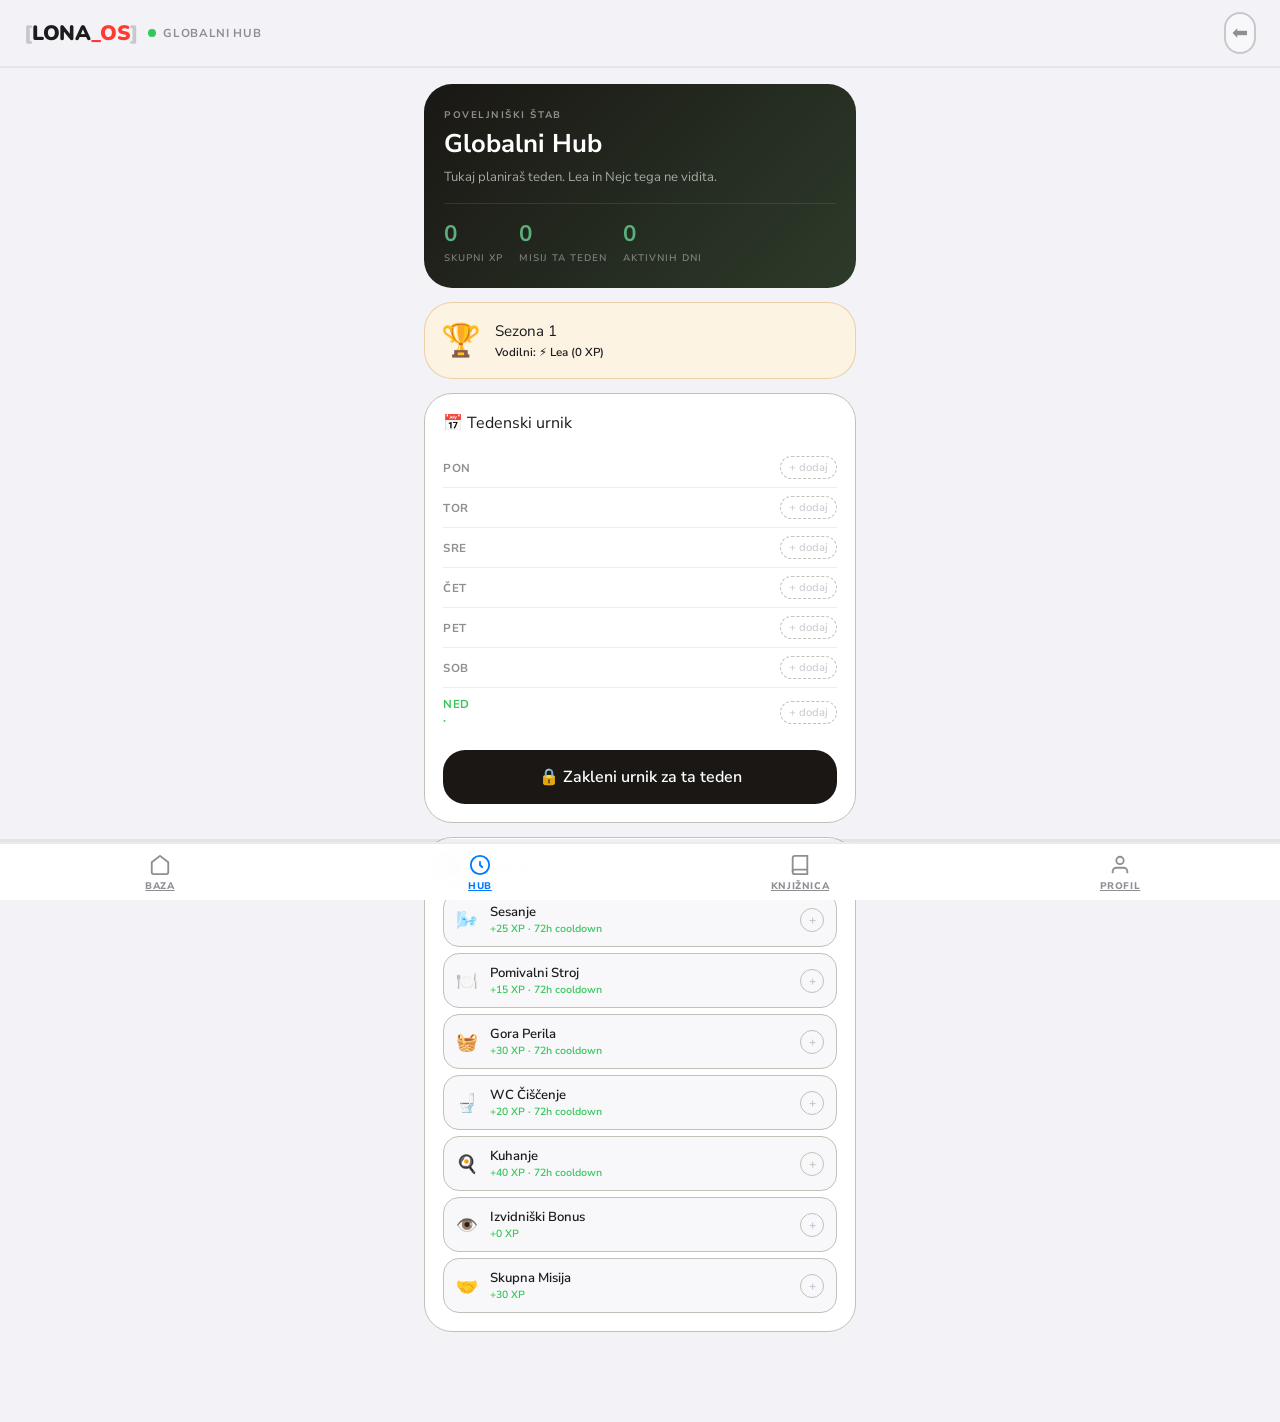
==== hub.html @ 6380f21e "Add files via upload" ====
<!DOCTYPE html>
<html lang="sl">
<head>
<meta charset="UTF-8"/>
<meta name="viewport" content="width=device-width,initial-scale=1.0,viewport-fit=cover"/>
<meta name="theme-color" content="#F7F4EF"/>
<link rel="manifest" href="manifest.json"/>
<meta name="mobile-web-app-capable" content="yes"/>
<title>LONA OS — Hub</title>
<link href="https://fonts.googleapis.com/css2?family=Nunito:wght@700;800;900&family=Nunito+Sans:wght@400;600;700&display=swap" rel="stylesheet"/>
<link rel="stylesheet" href="style.css"/>
<style>
/* Hub specifični stili */
.hub-hero {
  background: linear-gradient(135deg, #1A1714 0%, #2D3B2A 100%);
  border-radius: var(--r-xl);
  padding: 24px 20px;
  color: white;
  display: flex; flex-direction: column; gap: 8px;
}
.hub-hero__eyebrow {
  font-size: .6rem; font-weight: 700; letter-spacing: .16em;
  text-transform: uppercase; color: rgba(255,255,255,.5);
}
.hub-hero__title {
  font-family: var(--font-serif); font-size: 1.6rem;
  color: white; line-height: 1.2;
}
.hub-hero__sub { font-size: .82rem; color: rgba(255,255,255,.6); line-height: 1.5; }
.hub-hero__stats {
  display: flex; gap: 16px; margin-top: 8px; padding-top: 14px;
  border-top: 1px solid rgba(255,255,255,.1);
}
.hub-stat { display: flex; flex-direction: column; gap: 2px; }
.hub-stat__val {
  font-family: var(--font-serif); font-size: 1.4rem;
  color: #5AAF7A; font-weight: 700;
}
.hub-stat__lbl {
  font-size: .6rem; font-weight: 600; letter-spacing: .1em;
  text-transform: uppercase; color: rgba(255,255,255,.4);
}

/* Tedenski urnik */
.weekly-plan {
  background: #fff; border: 1px solid #C4BFB8;
  border-radius: var(--r-xl); padding: 18px;
}
.weekly-plan__title {
  font-family: var(--font-serif); font-size: 1rem;
  color: var(--ink-1); margin-bottom: 14px;
  display: flex; align-items: center; gap: 8px;
}
.day-row {
  display: flex; align-items: center; gap: 10px;
  padding: 8px 0; border-bottom: 1px solid #F0EDE7;
}
.day-row:last-child { border-bottom: none; }
.day-row__name {
  font-size: .72rem; font-weight: 700; color: var(--ink-3);
  width: 30px; flex-shrink: 0; text-transform: uppercase;
  letter-spacing: .06em;
}
.day-row__name--today { color: var(--green); }
.day-row__missions {
  display: flex; gap: 5px; flex: 1; flex-wrap: wrap;
}
.day-mission-chip {
  font-size: .68rem; font-weight: 600; padding: 3px 8px;
  border-radius: 20px; cursor: pointer;
  background: #EAF4EE; color: #2D7D52;
  border: 1px solid rgba(45,125,82,.2);
  transition: all 150ms ease;
}
.day-mission-chip:hover { background: #D5ECD9; }
.day-mission-chip--remove { background: #FDECEA; color: #C4352A; border-color: rgba(196,53,42,.2); }
.day-row__add {
  font-size: .7rem; color: var(--ink-4); cursor: pointer;
  padding: 3px 8px; border-radius: 20px;
  border: 1px dashed #C4BFB8;
  transition: all 150ms ease; white-space: nowrap;
}
.day-row__add:hover { border-color: var(--green); color: var(--green); }

/* Misija banka */
.mission-bank {
  background: #fff; border: 1px solid #C4BFB8;
  border-radius: var(--r-xl); padding: 18px;
}
.mission-bank__title {
  font-family: var(--font-serif); font-size: 1rem;
  color: var(--ink-1); margin-bottom: 14px;
}
.bank-grid { display: flex; flex-direction: column; gap: 6px; }
.bank-item {
  display: flex; align-items: center; gap: 12px;
  padding: 10px 12px; border-radius: var(--r-md);
  border: 1px solid #C4BFB8; cursor: pointer;
  transition: all 150ms ease; background: var(--bg-subtle);
}
.bank-item:hover { background: #EAF4EE; border-color: var(--green); }
.bank-item__icon { font-size: 1.1rem; flex-shrink: 0; }
.bank-item__info { flex: 1; }
.bank-item__name { font-size: .82rem; font-weight: 600; color: var(--ink-1); }
.bank-item__xp   { font-size: .65rem; color: var(--green); font-weight: 600; }
.bank-item__add  {
  font-size: .75rem; font-weight: 700; color: var(--ink-4);
  width: 24px; height: 24px; border-radius: 50%;
  border: 1.5px solid #C4BFB8; display: flex;
  align-items: center; justify-content: center;
  transition: all 150ms ease; flex-shrink: 0;
}
.bank-item:hover .bank-item__add { border-color: var(--green); color: var(--green); }

/* Brifing gumb */
.briefing-btn {
  display: flex; align-items: center; justify-content: center; gap: 10px;
  padding: 16px; border-radius: var(--r-lg);
  background: #1A1714; color: white;
  font-family: var(--font-sans); font-size: 1rem; font-weight: 600;
  border: none; cursor: pointer; transition: all 200ms ease;
  width: 100%;
}
.briefing-btn:hover { background: #2D3B2A; transform: translateY(-1px); }
.briefing-btn:active { transform: scale(.98); }

/* Season teaser */
.season-teaser {
  background: #FDF3E3; border: 1.5px solid rgba(196,125,26,.3);
  border-radius: var(--r-xl); padding: 16px;
  display: flex; align-items: center; gap: 14px;
}
.season-teaser__icon { font-size: 2rem; flex-shrink: 0; }
.season-teaser__info { flex: 1; }
.season-teaser__title {
  font-family: var(--font-serif); font-size: .95rem;
  color: var(--ink-1); margin-bottom: 3px;
}
.season-teaser__sub { font-size: .72rem; color: var(--amber); font-weight: 600; }
</style>
</head>
<body>

<!-- TOP BAR -->
<header class="top-bar">
  <p class="top-bar__logo"><span class="logo-bracket">[</span>LONA<span class="logo-accent">_OS</span><span class="logo-bracket">]</span></p>
  <div class="top-bar__meta">
    <span class="status-dot"></span>
    <span class="top-bar__title">Globalni Hub</span>
  </div>
  <button class="top-bar__alert" onclick="location.href='index.html'" title="Nazaj">⬅</button>
</header>

<main class="main-scroll">

  <!-- Hero -->
  <div class="hub-hero">
    <p class="hub-hero__eyebrow">Poveljniški štab</p>
    <h1 class="hub-hero__title">Globalni Hub</h1>
    <p class="hub-hero__sub">Tukaj planiraš teden. Lea in Nejc tega ne vidita.</p>
    <div class="hub-hero__stats">
      <div class="hub-stat">
        <span class="hub-stat__val" id="hub-total-xp">0</span>
        <span class="hub-stat__lbl">Skupni XP</span>
      </div>
      <div class="hub-stat">
        <span class="hub-stat__val" id="hub-missions-done">0</span>
        <span class="hub-stat__lbl">Misij ta teden</span>
      </div>
      <div class="hub-stat">
        <span class="hub-stat__val" id="hub-days-active">0</span>
        <span class="hub-stat__lbl">Aktivnih dni</span>
      </div>
    </div>
  </div>

  <!-- Tedenska sezona -->
  <div class="season-teaser">
    <span class="season-teaser__icon">🏆</span>
    <div class="season-teaser__info">
      <p class="season-teaser__title" id="hub-season-label">Sezona 1</p>
      <p class="season-teaser__sub" id="hub-season-lead">Vodilni: —</p>
    </div>
  </div>

  <!-- Tedenski urnik -->
  <div class="weekly-plan">
    <p class="weekly-plan__title">📅 Tedenski urnik</p>
    <div id="weekly-schedule"><!-- Generira JS --></div>
    <button class="briefing-btn" style="margin-top:14px" onclick="lockWeeklyPlan()">
      🔒 Zakleni urnik za ta teden
    </button>
  </div>

  <!-- Misija banka -->
  <div class="mission-bank">
    <p class="mission-bank__title">🗄️ Banka misij</p>
    <div class="bank-grid" id="mission-bank"><!-- Generira JS --></div>
  </div>

</main>

<!-- BOTTOM NAV -->
<nav class="bottom-nav">
  <a href="login.html" class="bottom-nav__item">
    <svg viewBox="0 0 24 24" fill="none" stroke="currentColor" stroke-width="2"><path d="M3 9l9-7 9 7v11a2 2 0 01-2 2H5a2 2 0 01-2-2z"/></svg>
    Baza
  </a>
  <a href="hub.html" class="bottom-nav__item bottom-nav__item--active">
    <svg viewBox="0 0 24 24" fill="none" stroke="currentColor" stroke-width="2"><circle cx="12" cy="12" r="10"/><path d="M12 8v4l3 3"/></svg>
    Hub
  </a>
  <a href="library.html" class="bottom-nav__item">
    <svg viewBox="0 0 24 24" fill="none" stroke="currentColor" stroke-width="2"><path d="M4 19.5A2.5 2.5 0 016.5 17H20"/><path d="M6.5 2H20v20H6.5A2.5 2.5 0 014 19.5v-15A2.5 2.5 0 016.5 2z"/></svg>
    Knjižnica
  </a>
  <a href="profile.html" class="bottom-nav__item">
    <svg viewBox="0 0 24 24" fill="none" stroke="currentColor" stroke-width="2"><path d="M20 21v-2a4 4 0 00-4-4H8a4 4 0 00-4 4v2"/><circle cx="12" cy="7" r="4"/></svg>
    Profil
  </a>
</nav>

<script src="config.js"></script>
<script src="engine/xp.js"></script>
<script src="engine/season.js"></script>
<script>
const DAYS = ["Ned","Pon","Tor","Sre","Čet","Pet","Sob"];
const LS_PLAN = "lona_weekly_plan";

function getPlan() {
  return JSON.parse(localStorage.getItem(LS_PLAN) || "{}");
}
function savePlan(plan) {
  localStorage.setItem(LS_PLAN, JSON.stringify(plan));
}

function initHub() {
  // Stats
  const state  = JSON.parse(localStorage.getItem("lona_xp_state") || "{}");
  const total  = Object.values(state).reduce((s,v) => s+v, 0);
  const log    = JSON.parse(localStorage.getItem("lona_mission_log") || "[]");
  const wk     = _getWeekKey();
  const wkLog  = log.filter(e => e.week === wk);

  document.getElementById("hub-total-xp").textContent      = total;
  document.getElementById("hub-missions-done").textContent  = wkLog.length;
  const days = new Set(wkLog.map(e => e.day)).size;
  document.getElementById("hub-days-active").textContent    = days;

  // Season
  const scores = JSON.parse(localStorage.getItem("lona_season") || "{}");
  const lead   = LONA_CONFIG.agents
    .map(a => ({ ...a, xp: scores[a.id] ?? 0 }))
    .sort((a,b) => b.xp - a.xp)[0];
  if (lead) document.getElementById("hub-season-lead").textContent =
    `Vodilni: ${lead.avatar} ${lead.name} (${lead.xp} XP)`;

  renderWeeklySchedule();
  renderMissionBank();
}

function renderWeeklySchedule() {
  const el   = document.getElementById("weekly-schedule");
  const plan = getPlan();
  const today = new Date().getDay();
  const days  = [1,2,3,4,5,6,0]; // Pon-Ned

  el.innerHTML = days.map(d => {
    const name     = DAYS[d];
    const missions = plan[d] || [];
    const isToday  = d === today;

    const chips = missions.map(mId => {
      const m = LONA_CONFIG.missions[mId];
      return `<span class="day-mission-chip"
        onclick="removeMissionFromDay(${d},'${mId}')">${m?.label || mId} ×</span>`;
    }).join("");

    return `<div class="day-row">
      <span class="day-row__name ${isToday ? 'day-row__name--today' : ''}">${name}${isToday ? ' ·' : ''}</span>
      <div class="day-row__missions">${chips}</div>
      <span class="day-row__add" onclick="showAddMission(${d})">+ dodaj</span>
    </div>`;
  }).join("");
}

function renderMissionBank() {
  const el = document.getElementById("mission-bank");
  const missions = Object.values(LONA_CONFIG.missions).filter(m => !m.isHidden);

  el.innerHTML = missions.map(m => `
    <div class="bank-item" onclick="showAddMission(null, '${m.id}')">
      <span class="bank-item__icon">${getMissionEmoji(m.id)}</span>
      <div class="bank-item__info">
        <p class="bank-item__name">${m.label}</p>
        <p class="bank-item__xp">+${m.baseXp} XP${m.cooldownHrs ? ' · 72h cooldown' : ''}</p>
      </div>
      <span class="bank-item__add">+</span>
    </div>
  `).join("");
}

function getMissionEmoji(id) {
  const map = {
    sesanje: "🌬️", posoda: "🍽️", perilo: "🧺",
    wc: "🚽", kuhanje: "🍳", izvidnik: "👁️",
    skupna: "🤝", skrivna_wc: "🎲"
  };
  return map[id] || "📋";
}

function showAddMission(day, missionId) {
  const missions = Object.values(LONA_CONFIG.missions).filter(m => !m.isHidden);
  const d = document.createElement("div");
  d.className = "joker-dialog";

  if (missionId && day === null) {
    // Izberi dan
    const DAYS_FULL = ["Nedelja","Ponedeljek","Torek","Sreda","Četrtek","Petek","Sobota"];
    const dayBtns = [1,2,3,4,5,6,0].map(i =>
      `<button class="funnel-btn" onclick="addMissionToDay(${i},'${missionId}');this.closest('.joker-dialog').remove()">
        ${DAYS_FULL[i]}
      </button>`
    ).join("");
    const m = LONA_CONFIG.missions[missionId];
    d.innerHTML = `<div class="joker-dialog__box">
      <div class="joker-dialog__icon">${getMissionEmoji(missionId)}</div>
      <p class="joker-dialog__title">${m?.label}</p>
      <p class="joker-dialog__body">Kateri dan?</p>
      <div class="funnel-grid">${dayBtns}</div>
      <button class="joker-dialog__cancel" style="margin-top:8px;width:100%" onclick="this.closest('.joker-dialog').remove()">Prekliči</button>
    </div>`;
  } else {
    // Izberi misijo za ta dan
    const DAYS_FULL = ["Nedelja","Ponedeljek","Torek","Sreda","Četrtek","Petek","Sobota"];
    const mBtns = missions.map(m =>
      `<button class="funnel-btn" onclick="addMissionToDay(${day},'${m.id}');this.closest('.joker-dialog').remove()">
        ${getMissionEmoji(m.id)} ${m.label} (+${m.baseXp} XP)
      </button>`
    ).join("");
    d.innerHTML = `<div class="joker-dialog__box">
      <p class="joker-dialog__title">Dodaj misijo — ${DAYS_FULL[day]}</p>
      <div class="funnel-grid" style="max-height:300px;overflow-y:auto">${mBtns}</div>
      <button class="joker-dialog__cancel" style="margin-top:8px;width:100%" onclick="this.closest('.joker-dialog').remove()">Prekliči</button>
    </div>`;
  }
  document.body.appendChild(d);
}

function addMissionToDay(day, missionId) {
  const plan = getPlan();
  if (!plan[day]) plan[day] = [];
  if (!plan[day].includes(missionId)) plan[day].push(missionId);
  savePlan(plan);
  renderWeeklySchedule();
}

function removeMissionFromDay(day, missionId) {
  const plan = getPlan();
  if (!plan[day]) return;
  plan[day] = plan[day].filter(m => m !== missionId);
  savePlan(plan);
  renderWeeklySchedule();
}

function lockWeeklyPlan() {
  const plan = getPlan();
  const total = Object.values(plan).flat().length;
  if (total === 0) {
    alert("Dodaj vsaj eno misijo preden zakleneš urnik.");
    return;
  }
  localStorage.setItem("lona_weekly_locked", "1");
  const d = document.createElement("div");
  d.className = "joker-dialog";
  d.innerHTML = `<div class="joker-dialog__box">
    <div class="joker-dialog__icon">🔒</div>
    <p class="joker-dialog__title">Urnik zaklenjen!</p>
    <p class="joker-dialog__body">${total} misij načrtovanih za ta teden.</p>
    <button class="joker-dialog__confirm" style="width:100%" onclick="this.closest('.joker-dialog').remove();location.href='index.html'">Pojdi na bazo →</button>
  </div>`;
  document.body.appendChild(d);
}

// Prikaže danes načrtovane misije na dashboardu (kliče engine.js)
function getTodayMissions() {
  const plan  = getPlan();
  const today = new Date().getDay();
  return plan[today] || [];
}

document.addEventListener("DOMContentLoaded", initHub);
</script>

<script>
  if ('serviceWorker' in navigator) {
    navigator.serviceWorker.register('./sw.js').catch(() => {});
  }
</script>
</body>
</html>
---- style.css ----
/* ============================================================
   LONA OS — style.css  (v4.0)
   Aesthetic: Nintendo Mario — pop barve, okrogli, živahno
   Inspired by: Mario Odyssey UI, Duolingo energy, Nintendo Switch
   ============================================================ */

@import url('https://fonts.googleapis.com/css2?family=Nunito:wght@700;800;900&family=Nunito+Sans:wght@400;600;700&display=swap');

:root {
  /* Pop barve — Mario paleta */
  --red:      #FF3B30;
  --red-l:    #FF6B5B;
  --red-bg:   #FFF0EE;
  --blue:     #007AFF;
  --blue-l:   #5AC8FA;
  --blue-bg:  #EFF6FF;
  --green:    #34C759;
  --green-l:  #6FE08D;
  --green-bg: #EDFFF3;
  --yellow:   #FFD60A;
  --yellow-l: #FFE566;
  --yellow-bg:#FFFBE6;
  --orange:   #FF9500;
  --orange-bg:#FFF4E6;
  --purple:   #AF52DE;
  --purple-bg:#F5EEFF;
  --pink:     #FF2D55;
  --pink-bg:  #FFF0F3;

  /* Ozadje */
  --bg:       #F2F2F7;
  --bg-card:  #FFFFFF;
  --bg-subtle:#F8F8FA;

  /* Ink */
  --ink-1:    #1C1C1E;
  --ink-2:    #3A3A3C;
  --ink-3:    #8E8E93;
  --ink-4:    #C7C7CC;

  /* Tipografija */
  --font-display: 'Nunito', system-ui, sans-serif;
  --font-body:    'Nunito Sans', system-ui, sans-serif;

  /* Radiji — okrogli kot Mario */
  --r-sm:  10px;
  --r-md:  16px;
  --r-lg:  22px;
  --r-xl:  28px;
  --r-pill:100px;

  /* Sence — globlje, bolj "toy" */
  --shadow-sm: 0 2px 0 rgba(0,0,0,.12);
  --shadow-md: 0 4px 0 rgba(0,0,0,.12);
  --shadow-lg: 0 6px 0 rgba(0,0,0,.1);

  --t: 150ms ease;
  --px: 16px;
}

/* ── RESET ──────────────────────────────────────────────── */
*, *::before, *::after { box-sizing: border-box; margin: 0; padding: 0; }
html { font-size: 16px; -webkit-tap-highlight-color: transparent; }
body {
  font-family: var(--font-body);
  background: var(--bg);
  color: var(--ink-1);
  min-height: 100dvh;
}
button { cursor: pointer; border: none; background: none; font-family: inherit; color: inherit; }

/* ── TOP BAR ────────────────────────────────────────────── */
.top-bar {
  position: sticky; top: 0; z-index: 100;
  display: flex; align-items: center; gap: 10px;
  padding: 12px var(--px);
  background: rgba(242,242,247,.92);
  backdrop-filter: blur(16px);
  border-bottom: 2px solid rgba(0,0,0,.06);
}
.top-bar__logo {
  font-family: var(--font-display);
  font-size: 1.3rem; font-weight: 900;
  color: var(--ink-1); letter-spacing: -.01em;
}
.logo-bracket { color: var(--ink-4); }
.logo-accent  { color: var(--red); }
.top-bar__meta { display: flex; align-items: center; gap: 7px; flex: 1; }
.status-dot {
  width: 8px; height: 8px; border-radius: 50%;
  background: var(--green);
  animation: pulse-dot 2s ease-in-out infinite;
}
@keyframes pulse-dot { 0%,100%{opacity:1} 50%{opacity:.3} }
.top-bar__title {
  font-size: .72rem; font-weight: 700; letter-spacing: .06em;
  text-transform: uppercase; color: var(--ink-3);
}
.top-bar__alert {
  color: var(--ink-3); font-size: 1.2rem; padding: 6px;
  border-radius: var(--r-md); transition: all var(--t);
  background: var(--bg-subtle); border: 2px solid var(--ink-4);
}
.top-bar__alert:hover { color: var(--ink-1); border-color: var(--ink-3); }

/* ── MAIN ───────────────────────────────────────────────── */
.main-scroll {
  padding: 16px var(--px) calc(90px + env(safe-area-inset-bottom));
  display: flex; flex-direction: column; gap: 14px;
  max-width: 480px; margin: 0 auto;
}

/* ── CARD ───────────────────────────────────────────────── */
.card {
  background: var(--bg-card);
  border: 2.5px solid rgba(0,0,0,.08);
  border-radius: var(--r-xl);
  padding: 18px;
  box-shadow: var(--shadow-md);
}
.card--gatekeeper {
  border-color: var(--green);
  border-width: 2.5px;
}
.card--gatekeeper.locked { border-color: var(--ink-4); }
.card__eyebrow {
  font-size: .62rem; font-weight: 800; letter-spacing: .1em;
  text-transform: uppercase; color: var(--ink-3); margin-bottom: 2px;
}
.card__title {
  font-family: var(--font-display); font-size: 1.05rem;
  font-weight: 900; color: var(--ink-1);
}
.card__header { display: flex; align-items: center; gap: 12px; margin-bottom: 14px; }

/* ── TOGGLE ─────────────────────────────────────────────── */
.toggle { margin-left: auto; flex-shrink: 0; cursor: pointer; }
.toggle__input { position: absolute; opacity: 0; width: 0; height: 0; }
.toggle__track {
  display: flex; align-items: center;
  width: 50px; height: 28px; border-radius: 14px;
  background: var(--ink-4); padding: 3px;
  transition: background var(--t);
  border: 2px solid rgba(0,0,0,.1);
}
.toggle__thumb {
  width: 20px; height: 20px; border-radius: 50%;
  background: white; box-shadow: 0 2px 4px rgba(0,0,0,.25);
  transition: transform var(--t);
}
.toggle__input:checked ~ .toggle__track { background: var(--green); }
.toggle__input:checked ~ .toggle__track .toggle__thumb { transform: translateX(22px); }

/* ── CHECKLIST ──────────────────────────────────────────── */
.checklist { display: flex; flex-direction: column; gap: 8px; }
.checklist__item {
  display: flex; align-items: center; gap: 12px;
  padding: 12px 14px; border-radius: var(--r-lg);
  border: 2.5px solid var(--ink-4);
  background: var(--bg-subtle);
  cursor: pointer; transition: all var(--t);
}
.checklist__item:hover { background: var(--bg-card); }
.checklist__cb { display: none; }
.checklist__box {
  width: 24px; height: 24px; border-radius: 8px;
  border: 2.5px solid var(--ink-4);
  display: flex; align-items: center; justify-content: center;
  flex-shrink: 0; font-size: .85rem; color: transparent;
  transition: all var(--t);
}
.checklist__cb:checked ~ .checklist__box {
  background: var(--green); border-color: var(--green);
  color: white; font-weight: 900;
}
.checklist__label {
  font-size: .92rem; font-weight: 700; color: var(--ink-2);
}
.checklist__cb:checked ~ .checklist__label {
  color: var(--ink-4); text-decoration: line-through;
}

/* ── COMMANDER PANEL ───────────────────────────────────────── */
.cmd-panel {
  background: linear-gradient(160deg, #1C1C2E 0%, #2D1B4E 100%);
  border: 2.5px solid rgba(255,255,255,.1);
  border-radius: var(--r-xl);
  padding: 18px;
  box-shadow: 0 8px 0 rgba(0,0,0,.2);
  position: relative; overflow: hidden;
}
.cmd-panel::before {
  content: '⭐';
  position: absolute; right: 16px; top: 14px;
  font-size: 3rem; opacity: .06; pointer-events: none;
}
.cmd-agents { grid-template-columns: 1fr !important; }
.cmd-agent {
  background: rgba(255,255,255,.08) !important;
  border: 2px solid rgba(255,255,255,.12) !important;
  border-radius: var(--r-lg) !important;
  padding: 14px !important;
  display: flex; align-items: center; gap: 12px;
  cursor: pointer; transition: all var(--t);
}
.cmd-agent--active {
  background: rgba(52,199,89,.15) !important;
  border-color: rgba(52,199,89,.4) !important;
}
.cmd-agent__top { display: flex; align-items: center; gap: 10px; flex: 1; }
.cmd-agent__avatar {
  width: 56px; height: 56px; border-radius: 50%;
  background: rgba(255,255,255,.1);
  border: 3px solid rgba(255,255,255,.2);
  display: flex; align-items: center; justify-content: center;
  font-size: 1.8rem; flex-shrink: 0; overflow: hidden;
}
.cmd-agent__name { font-family: var(--font-display); font-size: 1.1rem; font-weight: 900; color: #fff; }
.cmd-agent__rank { font-size: .62rem; font-weight: 700; letter-spacing: .08em; text-transform: uppercase; color: rgba(255,255,255,.4); }
.cmd-agent__xp   { font-family: var(--font-display); font-size: 2rem; font-weight: 900; color: var(--yellow); line-height: 1; }
.cmd-agent__bar  { height: 6px; background: rgba(255,255,255,.1) !important; border-radius: 3px; overflow: hidden; margin: 4px 0; }
.cmd-agent__bar-fill { height: 100%; border-radius: 3px; background: linear-gradient(90deg, var(--green), var(--yellow)) !important; transition: width .8s ease; }
.cmd-agent__jokers { font-size: .72rem; font-weight: 800; color: var(--yellow) !important; }

/* Bonus gumbi */
.cmd-bonus__label { font-size: .62rem; font-weight: 800; letter-spacing: .1em; text-transform: uppercase; color: rgba(255,255,255,.4) !important; margin-bottom: 8px; }
.cmd-bonus__btns { display: grid; grid-template-columns: 1fr 1fr 1fr 1fr; gap: 8px; }
.cmd-bonus__btn {
  padding: 11px 6px; border-radius: var(--r-md);
  background: rgba(255,255,255,.08) !important;
  border: 2px solid rgba(255,255,255,.12) !important;
  font-family: var(--font-display); font-size: .85rem; font-weight: 900;
  color: var(--green) !important;
  transition: all var(--t);
  box-shadow: 0 3px 0 rgba(0,0,0,.2);
}
.cmd-bonus__btn:hover { background: rgba(52,199,89,.2) !important; transform: translateY(-2px); box-shadow: 0 5px 0 rgba(0,0,0,.2); }
.cmd-bonus__btn:active { transform: translateY(2px); box-shadow: none; }
.cmd-bonus__btn--special { color: var(--yellow) !important; background: rgba(255,214,10,.1) !important; border-color: rgba(255,214,10,.2) !important; }

/* ── SECTION HEADER ─────────────────────────────────────── */
.section-header {
  display: flex; align-items: center;
  justify-content: space-between; margin-bottom: 12px;
}
.section-header__title {
  font-family: var(--font-display); font-size: 1.05rem;
  font-weight: 900; color: var(--ink-1);
  display: flex; align-items: center; gap: 8px;
}
.section-header__badge {
  font-size: .65rem; font-weight: 800; letter-spacing: .06em;
  text-transform: uppercase;
  background: var(--green); color: white;
  border-radius: var(--r-pill); padding: 4px 10px;
  box-shadow: var(--shadow-sm);
}

/* ── MISSIONS ───────────────────────────────────────────── */
.missions-wrapper { position: relative; }
.missions-grid { display: grid; grid-template-columns: repeat(2, 1fr); gap: 10px; }

.mission-btn {
  display: flex; flex-direction: column; align-items: center;
  text-align: center; padding: 20px 12px 16px;
  border-radius: var(--r-xl);
  border: 3px solid transparent;
  background: var(--bg-card);
  transition: all var(--t); gap: 6px;
  position: relative; overflow: hidden;
  font-family: var(--font-body);
  box-shadow: var(--shadow-md);
}
.mission-btn__top {
  position: relative; width: 100%;
  display: flex; justify-content: center; align-items: center; margin-bottom: 2px;
}
.mission-btn__icon { font-size: 2.2rem; line-height: 1; display: block; }
.mission-btn__name { font-size: .8rem; font-weight: 800; color: var(--ink-1); line-height: 1.3; }
.mission-btn__xp   { font-family: var(--font-display); font-size: 1rem; font-weight: 900; }
.mission-btn__sub  { font-size: .62rem; font-weight: 700; color: var(--ink-3); }
.mission-btn__cooldown { font-size: .62rem; color: var(--red); font-weight: 700; display:flex; align-items:center; gap:3px; }

/* Locked */
.mission-btn--locked {
  opacity: .5; cursor: not-allowed;
  background: var(--bg-subtle);
  box-shadow: none; border-color: var(--ink-4);
}
.mission-btn__lock { position: absolute; top: -4px; right: 0; font-size: .9rem; }

/* Available — zelena */
.mission-btn--available {
  background: var(--green-bg);
  border-color: var(--green);
  box-shadow: 0 5px 0 rgba(52,199,89,.3);
}
.mission-btn--available .mission-btn__xp { color: var(--green); }
.mission-btn--available:hover { transform: translateY(-3px); box-shadow: 0 8px 0 rgba(52,199,89,.3); }
.mission-btn--available:active { transform: translateY(2px); box-shadow: none; }
.mission-btn__avail-dot {
  position: absolute; top: -4px; right: 0;
  width: 8px; height: 8px; border-radius: 50%;
  background: var(--green); border: 2px solid white;
  animation: pulse-dot 2s ease-in-out infinite;
}

/* Special — modra */
.mission-btn--special {
  background: var(--blue-bg);
  border-color: var(--blue);
  box-shadow: 0 5px 0 rgba(0,122,255,.25);
}
.mission-btn--special .mission-btn__xp { color: var(--blue); }
.mission-btn--special:hover { transform: translateY(-3px); box-shadow: 0 8px 0 rgba(0,122,255,.25); }
.mission-btn--special:active { transform: translateY(2px); box-shadow: none; }
.mission-btn__lightning { position: absolute; top: -4px; right: 0; font-size: .95rem; }
.mission-btn__sub--scout { color: var(--orange) !important; font-weight: 800; }

/* Mastery — oranžna */
.mission-btn--mastery {
  background: var(--orange-bg);
  border-color: var(--orange);
  box-shadow: 0 5px 0 rgba(255,149,0,.25);
}
.mission-btn--mastery .mission-btn__xp { color: var(--orange); }
.mission-btn--mastery:hover { transform: translateY(-3px); box-shadow: 0 8px 0 rgba(255,149,0,.25); }
.mission-btn--mastery:active { transform: translateY(2px); box-shadow: none; }
.mission-btn__mastery-star { position: absolute; top: -4px; right: 0; font-size: .85rem; }

/* Shared — vijolična */
.mission-btn[data-mission="skupna"] {
  background: var(--purple-bg) !important;
  border-color: var(--purple) !important;
  box-shadow: 0 5px 0 rgba(175,82,222,.25) !important;
}
.mission-btn[data-mission="skupna"] .mission-btn__xp { color: var(--purple) !important; }

/* Scout — rdeča */
.mission-btn[data-mission="izvidnik"] {
  background: var(--yellow-bg) !important;
  border-color: var(--yellow) !important;
  box-shadow: 0 5px 0 rgba(255,214,10,.3) !important;
}
.mission-btn[data-mission="izvidnik"] .mission-btn__xp { color: var(--orange) !important; }

/* Skrivna — pisana */
.mission-btn[data-mission="skrivna_wc"] {
  background: linear-gradient(135deg, var(--pink-bg), var(--purple-bg)) !important;
  border-color: var(--pink) !important;
  box-shadow: 0 5px 0 rgba(255,45,85,.25) !important;
}
.mission-btn[data-mission="skrivna_wc"] .mission-btn__xp { color: var(--pink) !important; }

/* Missions overlay */
.missions-overlay {
  position: absolute; inset: 0; border-radius: var(--r-lg);
  display: flex; flex-direction: column;
  align-items: center; justify-content: center; gap: 8px;
  background: rgba(242,242,247,.85); backdrop-filter: blur(4px);
  z-index: 5; pointer-events: none;
  font-size: .85rem; font-weight: 800; color: var(--ink-3);
}
.missions-overlay .ov-icon { font-size: 1.6rem; }

/* ── ZAKLADNICA ─────────────────────────────────────────── */
.treasury { display: flex; flex-direction: column; gap: 10px; }
.treasury-section__title {
  font-size: .65rem; font-weight: 800; letter-spacing: .1em;
  text-transform: uppercase; color: var(--ink-3); margin-bottom: 8px;
}
.treasury-grid { display: grid; grid-template-columns: 1fr 1fr; gap: 8px; }

.chest {
  border-radius: var(--r-xl); padding: 16px 10px;
  display: flex; flex-direction: column; align-items: center;
  text-align: center; gap: 6px;
  cursor: pointer; transition: all var(--t);
  position: relative; overflow: hidden;
  border: 2.5px solid transparent;
  box-shadow: var(--shadow-md);
}
.chest--locked { background: var(--bg-subtle); border-color: var(--ink-4); box-shadow: none; opacity: .6; }
.chest__lock-icon { font-size: 2rem; filter: grayscale(1); opacity: .4; }
.chest__unknown { font-size: .7rem; font-weight: 800; color: var(--ink-3); }
.chest__threshold { font-size: .6rem; font-weight: 700; color: var(--ink-4); background: var(--bg); border-radius: var(--r-pill); padding: 2px 8px; }
.chest--revealed { background: var(--yellow-bg); border-color: var(--yellow); box-shadow: 0 4px 0 rgba(255,214,10,.3); }
.chest__icon  { font-size: 2rem; }
.chest__label { font-size: .75rem; font-weight: 800; color: var(--ink-1); }
.chest__cost  { font-size: .7rem; font-weight: 800; color: var(--orange); }
.chest--buyable {
  background: var(--yellow-bg); border-color: var(--yellow);
  box-shadow: 0 5px 0 rgba(255,214,10,.4);
  animation: chest-pulse 1.8s ease-in-out infinite;
}
@keyframes chest-pulse {
  0%,100% { box-shadow: 0 5px 0 rgba(255,214,10,.4); }
  50%      { box-shadow: 0 5px 16px rgba(255,214,10,.6); }
}
.chest--buyable:hover { transform: translateY(-3px); }
.chest--buyable:active { transform: translateY(2px); box-shadow: none; }
.chest--buyable .chest__cost { color: var(--green); font-size: .78rem; }
.chest--fog { background: var(--bg-subtle); border: 2.5px dashed var(--ink-4); }
.chest--fog::after { content:''; position:absolute; inset:0; background: radial-gradient(circle at 50% 50%, transparent 30%, var(--bg-subtle) 80%); pointer-events:none; }
.chest--fog-half { background: var(--yellow-bg); border: 2.5px dashed rgba(255,214,10,.4); }
.chest--fog-half::after { content:''; position:absolute; inset:0; background: radial-gradient(circle at 50% 50%, transparent 50%, rgba(255,251,230,.7) 90%); pointer-events:none; }
.chest__silhouette { font-size: 2rem; filter: blur(4px) grayscale(1); opacity: .2; }
.chest__fog-label { font-size: .68rem; font-weight: 700; color: var(--ink-4); font-style: italic; }

.treasure-radar { background: var(--bg-card); border: 2.5px solid rgba(0,0,0,.07); border-radius: var(--r-xl); padding: 18px; box-shadow: var(--shadow-md); display: flex; flex-direction: column; gap: 14px; }
.treasure-main { display: flex; align-items: center; gap: 14px; }
.treasure-chest { width: 72px; height: 72px; border-radius: var(--r-lg); display: flex; align-items: center; justify-content: center; font-size: 2.5rem; flex-shrink: 0; }
.treasure-chest--locked { background: var(--bg-subtle); border: 2.5px dashed var(--ink-4); animation: chest-shimmer 3s ease-in-out infinite; }
@keyframes chest-shimmer { 0%,100%{box-shadow:0 0 0 0 transparent} 50%{box-shadow:0 0 16px 4px rgba(255,214,10,.2)} }
.treasure-chest--buyable { background: var(--yellow-bg); border: 2.5px solid var(--yellow); animation: chest-glow 1.5s ease-in-out infinite; box-shadow: 0 4px 0 rgba(255,214,10,.3); }
@keyframes chest-glow { 0%,100%{box-shadow:0 4px 0 rgba(255,214,10,.3)} 50%{box-shadow:0 4px 20px rgba(255,214,10,.5)} }
.treasure-info { flex: 1; }
.treasure-info__label { font-size: .6rem; font-weight: 800; letter-spacing: .1em; text-transform: uppercase; color: var(--ink-3); margin-bottom: 4px; }
.treasure-info__name { font-family: var(--font-display); font-size: 1rem; font-weight: 900; color: var(--ink-1); margin-bottom: 8px; }
.treasure-info__name--hidden { color: var(--ink-4); font-style: italic; }
.radar-bar-wrap { display: flex; align-items: center; gap: 8px; }
.radar-bar { flex: 1; height: 10px; background: var(--bg-subtle); border-radius: var(--r-pill); overflow: hidden; border: 2px solid var(--ink-4); }
.radar-bar__fill { height: 100%; border-radius: var(--r-pill); background: linear-gradient(90deg, var(--yellow), var(--orange)); transition: width .8s ease; position: relative; overflow: hidden; }
.radar-bar__fill::after { content:''; position:absolute; inset:0; background: linear-gradient(90deg, transparent, rgba(255,255,255,.4), transparent); animation: shimmer 2s ease-in-out infinite; }
@keyframes shimmer { 0%{transform:translateX(-100%)} 100%{transform:translateX(200%)} }
.radar-xp { font-family: var(--font-display); font-size: .88rem; font-weight: 900; color: var(--orange); white-space: nowrap; }
.radar-next { display: flex; align-items: center; gap: 8px; padding: 10px 14px; background: var(--yellow-bg); border-radius: var(--r-lg); border: 2px solid rgba(255,214,10,.3); }
.radar-next__compass { font-size: 1.1rem; }
.radar-next__text { font-size: .8rem; font-weight: 700; color: var(--ink-2); }
.radar-next__text strong { color: var(--ink-1); }
.radar-next__dist { margin-left: auto; font-family: var(--font-display); font-size: .88rem; font-weight: 900; color: var(--orange); white-space: nowrap; }
.revealed-list { display: flex; flex-direction: column; gap: 7px; }
.revealed-item { display: flex; align-items: center; gap: 10px; padding: 11px 14px; border-radius: var(--r-lg); border: 2.5px solid var(--ink-4); cursor: pointer; transition: all var(--t); background: var(--bg-card); box-shadow: var(--shadow-sm); }
.revealed-item--buyable { border-color: var(--yellow); background: var(--yellow-bg); box-shadow: 0 3px 0 rgba(255,214,10,.3); animation: chest-pulse 2s ease-in-out infinite; }
.revealed-item:hover { transform: translateY(-2px); }
.revealed-item:active { transform: translateY(1px); }
.revealed-item__icon { font-size: 1.1rem; }
.revealed-item__name { flex: 1; font-size: .82rem; font-weight: 800; color: var(--ink-1); }
.revealed-item__cost { font-size: .72rem; font-weight: 800; color: var(--ink-3); }
.revealed-item--buyable .revealed-item__cost { color: var(--green); }

/* Shared progress */
.shared-progress { background: var(--bg-card); border: 2.5px solid rgba(0,0,0,.07); border-radius: var(--r-lg); padding: 14px 16px; box-shadow: var(--shadow-sm); }
.shared-progress__label { display: flex; justify-content: space-between; font-size: .72rem; font-weight: 800; color: var(--ink-2); margin-bottom: 8px; }
.shared-progress__bar { height: 10px; background: var(--bg-subtle); border-radius: var(--r-pill); overflow: hidden; border: 2px solid var(--ink-4); }
.shared-progress__fill { height: 100%; border-radius: var(--r-pill); background: linear-gradient(90deg, var(--green), var(--blue)); transition: width .8s ease; }

/* ── TEDENSKA SEZONA ───────────────────────────────────────── */
.season-panel { background: linear-gradient(135deg, #1C1C2E, #2D1B4E); border: 2.5px solid rgba(255,255,255,.1); border-radius: var(--r-xl); padding: 16px; box-shadow: 0 6px 0 rgba(0,0,0,.2); }
.season-header { display: flex; align-items: center; gap: 10px; margin-bottom: 12px; }
.season-icon { font-size: 1.4rem; }
.season-title { font-family: var(--font-display); font-size: .95rem; font-weight: 900; color: #fff; }
.season-sub { font-size: .6rem; font-weight: 700; letter-spacing: .1em; text-transform: uppercase; color: rgba(255,255,255,.4); }
.season-scores { display: flex; flex-direction: column; gap: 8px; margin-bottom: 10px; }
.season-row { display: flex; align-items: center; gap: 8px; padding: 10px 12px; border-radius: var(--r-md); background: rgba(255,255,255,.06); border: 2px solid rgba(255,255,255,.08); }
.season-row--lead { background: rgba(255,214,10,.12); border-color: rgba(255,214,10,.25); }
.season-rank   { font-size: 1rem; }
.season-avatar { font-size: 1.1rem; }
.season-name   { font-size: .8rem; font-weight: 800; color: #fff; width: 40px; }
.season-bar    { flex: 1; height: 8px; background: rgba(255,255,255,.1); border-radius: var(--r-pill); overflow: hidden; }
.season-bar__fill { height: 100%; border-radius: var(--r-pill); background: linear-gradient(90deg, var(--yellow), var(--orange)); transition: width .8s ease; }
.season-xp { font-family: var(--font-display); font-size: .88rem; font-weight: 900; color: var(--yellow); min-width: 50px; text-align: right; }
.season-note { font-size: .68rem; font-weight: 700; color: rgba(255,255,255,.3); text-align: center; }

/* ── AGENT HERO ──────────────────────────────────────────── */
.agent-hero { background: linear-gradient(160deg, #1C1C2E, #2D1B4E); border: 2.5px solid rgba(255,255,255,.1); border-radius: var(--r-xl); padding: 20px; box-shadow: 0 8px 0 rgba(0,0,0,.2); }
.agent-hero__header { text-align: center; margin-bottom: 16px; }
.agent-hero__name { font-family: var(--font-display); font-size: 1.8rem; font-weight: 900; color: #fff; }
.agent-hero__rank { font-size: .65rem; font-weight: 800; letter-spacing: .12em; text-transform: uppercase; color: var(--yellow); }
.agent-hero__center { position: relative; width: 160px; height: 160px; display: flex; align-items: center; justify-content: center; margin: 0 auto 16px; }
.agent-hero__avatar { width: 100px; height: 100px; border-radius: 50%; background: rgba(255,255,255,.1); border: 4px solid rgba(255,255,255,.2); display: flex; align-items: center; justify-content: center; font-size: 3.2rem; z-index: 2; position: relative; box-shadow: 0 0 0 6px rgba(255,214,10,.15), 0 8px 24px rgba(0,0,0,.3); overflow: hidden; }
.agent-hero__badge-ring { position: absolute; inset: 0; border-radius: 50%; }
.badge-ring-item { position: absolute; width: 38px; height: 38px; border-radius: 50%; background: var(--yellow-bg); border: 2.5px solid var(--yellow); display: flex; align-items: center; justify-content: center; font-size: 1rem; box-shadow: 0 3px 0 rgba(255,214,10,.3); transform: translate(-50%,-50%); }
.badge-ring-empty { position: absolute; inset: 0; border-radius: 50%; border: 2.5px dashed rgba(255,255,255,.1); }
.agent-hero__xp-section { width: 100%; }
.agent-hero__xp-row { display: flex; align-items: baseline; gap: 4px; margin-bottom: 10px; }
.agent-hero__xp-val { font-family: var(--font-display); font-size: 2.4rem; font-weight: 900; color: var(--yellow); line-height: 1; }
.agent-hero__xp-lbl { font-size: .7rem; letter-spacing: .1em; text-transform: uppercase; color: rgba(255,255,255,.4); font-weight: 700; }
.agent-hero__bar-track { height: 10px; background: rgba(255,255,255,.1); border-radius: var(--r-pill); overflow: hidden; margin-bottom: 6px; border: 2px solid rgba(255,255,255,.06); }
.agent-hero__bar-fill { height: 100%; border-radius: var(--r-pill); background: linear-gradient(90deg, var(--green), var(--yellow)); transition: width .8s ease; }
.agent-hero__meta { display: flex; justify-content: space-between; font-size: .65rem; font-weight: 700; color: rgba(255,255,255,.35); }
.agent-hero__badges { display: flex; flex-wrap: wrap; gap: 6px; min-height: 34px; margin-bottom: 12px; padding: 10px; border-radius: var(--r-md); background: rgba(255,255,255,.05); border: 2px solid rgba(255,255,255,.08); }
.agent-hero__badges-empty { font-size: .75rem; font-weight: 700; color: rgba(255,255,255,.3); font-style: italic; width: 100%; text-align: center; }
.badge-chip { display: flex; align-items: center; gap: 4px; padding: 4px 10px; border-radius: var(--r-pill); background: var(--yellow-bg); border: 2px solid rgba(255,214,10,.3); font-size: .7rem; font-weight: 800; color: var(--orange); }
.agent-hero__jokers { display: flex; align-items: center; gap: 8px; }
.agent-hero__joker-lbl { font-size: .65rem; font-weight: 800; letter-spacing: .1em; text-transform: uppercase; color: rgba(255,255,255,.4); }
.joker-chip { font-size: .7rem; font-weight: 800; padding: 3px 10px; border-radius: var(--r-pill); background: var(--yellow-bg); color: var(--orange); border: 2px solid rgba(255,214,10,.3); }

/* ── BTN PRIMARY ────────────────────────────────────────── */
.btn-primary {
  display: flex; align-items: center; justify-content: center; gap: 8px;
  width: 100%; padding: 14px;
  border-radius: var(--r-lg);
  font-family: var(--font-display); font-size: .95rem; font-weight: 900;
  background: var(--blue); color: white;
  border: 2.5px solid transparent;
  box-shadow: 0 4px 0 rgba(0,122,255,.4);
  transition: all var(--t); margin-top: 12px;
}
.btn-primary:hover { transform: translateY(-2px); box-shadow: 0 6px 0 rgba(0,122,255,.4); }
.btn-primary:active { transform: translateY(2px); box-shadow: none; }

/* ── DIALOGI ────────────────────────────────────────────── */
.joker-dialog {
  position: fixed; inset: 0; z-index: 8000;
  display: flex; align-items: center; justify-content: center;
  background: rgba(28,28,46,.7); backdrop-filter: blur(8px);
  animation: fadeIn .18s ease;
}
@keyframes fadeIn { from{opacity:0} to{opacity:1} }
.joker-dialog__box {
  background: var(--bg-card); border: 2.5px solid rgba(0,0,0,.08);
  border-radius: var(--r-xl); padding: 28px 22px;
  max-width: 320px; width: calc(100% - 32px);
  display: flex; flex-direction: column; align-items: center; gap: 12px;
  box-shadow: 0 8px 0 rgba(0,0,0,.15);
  animation: dialog-in .25s cubic-bezier(.17,.67,.35,1.3);
}
@keyframes dialog-in { from{opacity:0;transform:scale(.85)} to{opacity:1;transform:scale(1)} }
.joker-dialog__icon { font-size: 2.8rem; line-height: 1; }
.joker-dialog__title { font-family: var(--font-display); font-size: 1.3rem; font-weight: 900; color: var(--ink-1); text-align: center; }
.joker-dialog__body { font-size: .88rem; font-weight: 600; color: var(--ink-2); text-align: center; line-height: 1.5; }
.joker-dialog__btns { display: flex; gap: 8px; width: 100%; }
.joker-dialog__cancel {
  flex: 1; padding: 12px; border-radius: var(--r-lg);
  border: 2.5px solid var(--ink-4); color: var(--ink-2);
  font-size: .9rem; font-weight: 800; font-family: var(--font-body);
  box-shadow: var(--shadow-sm);
  transition: all var(--t);
}
.joker-dialog__cancel:hover { background: var(--bg-subtle); }
.joker-dialog__confirm {
  flex: 1; padding: 12px; border-radius: var(--r-lg);
  background: var(--blue); color: white; border: 2.5px solid transparent;
  font-size: .9rem; font-weight: 800; font-family: var(--font-body);
  box-shadow: 0 4px 0 rgba(0,122,255,.35);
  transition: all var(--t);
}
.joker-dialog__confirm:hover { transform: translateY(-1px); box-shadow: 0 6px 0 rgba(0,122,255,.35); }
.joker-dialog__confirm:active { transform: translateY(2px); box-shadow: none; }
.agent-pick-btn {
  flex: 1; padding: 13px 8px; border-radius: var(--r-lg);
  border: 2.5px solid var(--ink-4); background: var(--bg-subtle);
  font-size: .95rem; font-weight: 800; color: var(--ink-1);
  font-family: var(--font-body);
  box-shadow: var(--shadow-sm); transition: all var(--t);
}
.agent-pick-btn:hover { background: var(--green-bg); border-color: var(--green); color: var(--green); transform: translateY(-2px); }
.agent-pick-btn:active { transform: translateY(1px); }

/* Rank up */
.rankup-modal {
  position: fixed; inset: 0; z-index: 8500;
  display: flex; align-items: center; justify-content: center;
  background: rgba(28,28,46,.8); backdrop-filter: blur(10px);
  animation: fadeIn .2s ease;
}
.rankup-modal__box {
  background: var(--bg-card); border: 3px solid var(--yellow);
  border-radius: var(--r-xl); padding: 36px 28px;
  max-width: 300px; width: calc(100% - 32px); text-align: center;
  box-shadow: 0 8px 0 rgba(255,214,10,.3);
  display: flex; flex-direction: column; align-items: center; gap: 10px;
  animation: dialog-in .3s cubic-bezier(.17,.67,.35,1.3);
}
.rankup-modal__icon  { font-size: 3.5rem; }
.rankup-modal__label { font-size: .62rem; font-weight: 900; letter-spacing: .2em; text-transform: uppercase; color: var(--yellow); }
.rankup-modal__agent { font-size: .9rem; font-weight: 700; color: var(--ink-3); }
.rankup-modal__rank  { font-family: var(--font-display); font-size: 1.8rem; font-weight: 900; color: var(--ink-1); }

/* Mission funnel */
.funnel-grid { display: flex; flex-direction: column; gap: 7px; width: 100%; }
.funnel-btn {
  width: 100%; padding: 13px 16px; border-radius: var(--r-lg);
  background: var(--bg-subtle); border: 2.5px solid var(--ink-4);
  font-size: .92rem; font-weight: 800; color: var(--ink-1);
  text-align: left; transition: all var(--t);
  box-shadow: var(--shadow-sm); font-family: var(--font-body);
}
.funnel-btn:hover { background: var(--green-bg); border-color: var(--green); color: var(--green); padding-left: 20px; box-shadow: 0 3px 0 rgba(52,199,89,.3); }
.funnel-btn:active { transform: scale(.98); }

/* Summary */
.mission-summary { width: 100%; display: flex; flex-direction: column; gap: 6px; margin: 4px 0 8px; }
.summary-row { display: flex; justify-content: space-between; align-items: center; padding: 8px 14px; background: var(--bg-subtle); border-radius: var(--r-md); border: 2px solid var(--ink-4); }
.summary-label { font-size: .68rem; font-weight: 800; letter-spacing: .08em; text-transform: uppercase; color: var(--ink-3); }
.summary-val { font-size: .9rem; font-weight: 900; color: var(--ink-1); }

/* ── NAGRADE SECTION ────────────────────────────────────── */
.rewards-section { }
.rewards-list { display: flex; flex-direction: column; gap: 7px; }
.rewards-list .reward-item {
  display: flex; align-items: center; gap: 12px;
  padding: 12px 14px; border-radius: var(--r-lg);
  border: 2.5px solid var(--ink-4); cursor: pointer;
  transition: all var(--t); background: var(--bg-card);
  box-shadow: var(--shadow-sm);
}
.rewards-list .reward-item:hover { transform: translateY(-2px); box-shadow: var(--shadow-md); }
.rewards-list .reward-item:active { transform: translateY(1px); }
.rewards-list .reward-item--active { border-color: var(--yellow); background: var(--yellow-bg); box-shadow: 0 3px 0 rgba(255,214,10,.3); }
.reward-item__icon { font-size: 1.1rem; }
.reward-item__label { flex: 1; font-size: .82rem; font-weight: 800; color: var(--ink-1); }
.reward-item__cost { font-size: .72rem; font-weight: 900; color: var(--ink-3); }
.reward-item--active .reward-item__cost { color: var(--orange); }

/* ── JUICE ANIMACIJE ───────────────────────────────────────── */
.stamp-overlay { position: fixed; inset: 0; z-index: 9500; display: flex; align-items: center; justify-content: center; pointer-events: none; }
.stamp {
  font-family: var(--font-display); font-size: 2.4rem; font-weight: 900;
  color: var(--green); border: 4px solid var(--green); border-radius: var(--r-lg);
  padding: 12px 28px; letter-spacing: .05em; text-transform: uppercase;
  transform: rotate(-8deg) scale(0); opacity: 0;
  background: rgba(237,255,243,.96); box-shadow: 0 6px 0 rgba(52,199,89,.3);
}
.stamp--red   { color: var(--red);    border-color: var(--red);    background: rgba(255,240,238,.96); box-shadow: 0 6px 0 rgba(255,59,48,.3); }
.stamp--gold  { color: var(--orange); border-color: var(--yellow); background: rgba(255,251,230,.96); box-shadow: 0 6px 0 rgba(255,214,10,.3); }
@keyframes stamp-in  { 0%{transform:rotate(-8deg) scale(2.5);opacity:0} 50%{transform:rotate(-8deg) scale(.9);opacity:1} 65%{transform:rotate(-8deg) scale(1.05)} 100%{transform:rotate(-8deg) scale(1);opacity:1} }
@keyframes stamp-out { 0%{opacity:1} 100%{opacity:0;transform:rotate(-8deg) scale(.8)} }
.xp-float { position: fixed; z-index: 9000; font-family: var(--font-display); font-size: 1.8rem; font-weight: 900; color: var(--green); pointer-events: none; text-shadow: 0 2px 0 rgba(52,199,89,.3); animation: xp-float-up 1.2s ease forwards; }
@keyframes xp-float-up { 0%{opacity:1;transform:translateY(0) scale(1)} 30%{transform:translateY(-20px) scale(1.3)} 100%{opacity:0;transform:translateY(-90px) scale(.8)} }
.mission-btn { position: relative; overflow: hidden; }
.ripple { position: absolute; border-radius: 50%; background: rgba(255,255,255,.4); transform: scale(0); animation: ripple-expand .5s ease; pointer-events: none; }
@keyframes ripple-expand { to{transform:scale(4);opacity:0} }
.double-xp-banner { position: fixed; top: 70px; left: 50%; transform: translateX(-50%); z-index: 8000; background: var(--yellow-bg); border: 2.5px solid var(--yellow); border-radius: var(--r-pill); padding: 10px 20px; display: flex; align-items: center; gap: 10px; box-shadow: 0 4px 0 rgba(255,214,10,.3); animation: banner-in .3s ease; font-size: .9rem; font-weight: 900; color: var(--orange); font-family: var(--font-display); }
@keyframes banner-in { from{opacity:0;transform:translateX(-50%) translateY(-10px)} to{opacity:1;transform:translateX(-50%) translateY(0)} }
.double-xp-banner__icon { font-size: 1.4rem; }
.double-xp-timer { font-size: 1.1rem; font-weight: 900; min-width: 42px; text-align: center; }
@keyframes confetti-fall { 0%{transform:translateY(-20px) rotate(0deg);opacity:1} 100%{transform:translateY(100vh) rotate(720deg);opacity:0} }
.confetti-piece { position: fixed; z-index: 9100; width: 10px; height: 10px; border-radius: 3px; pointer-events: none; animation: confetti-fall linear forwards; }

/* Sežig svitka */
.scroll-burn { position: fixed; inset: 0; z-index: 9600; display: flex; align-items: center; justify-content: center; background: rgba(28,28,46,.7); backdrop-filter: blur(4px); pointer-events: none; }
.scroll-burn__inner { display: flex; flex-direction: column; align-items: center; gap: 12px; animation: scroll-appear .3s ease forwards; }
@keyframes scroll-appear { from{opacity:0;transform:scale(.8) translateY(20px)} to{opacity:1;transform:scale(1) translateY(0)} }
.scroll-burn__parchment { font-size: 5.5rem; line-height: 1; filter: drop-shadow(0 0 20px rgba(255,214,10,.8)); animation: scroll-burn-anim 1s ease .3s forwards; }
@keyframes scroll-burn-anim { 0%{filter:drop-shadow(0 0 20px rgba(255,214,10,.8));transform:scale(1)} 50%{filter:drop-shadow(0 0 40px rgba(255,149,0,1));transform:scale(1.2)} 80%{filter:drop-shadow(0 0 10px rgba(255,214,10,.2));transform:scale(0.9) rotate(5deg);opacity:.5} 100%{opacity:0;transform:scale(.5) rotate(10deg)} }
.scroll-burn__label { font-family: var(--font-display); font-size: 1.5rem; font-weight: 900; color: #fff; text-shadow: 0 2px 8px rgba(0,0,0,.5); }
.scroll-burn__xp { font-family: var(--font-display); font-size: 2.2rem; font-weight: 900; color: var(--yellow); text-shadow: 0 0 20px rgba(255,214,10,.6); }

/* ── OPREMA ─────────────────────────────────────────────── */
.equipment-section { background: var(--bg-card); border: 2.5px solid rgba(0,0,0,.07); border-radius: var(--r-xl); padding: 16px; box-shadow: var(--shadow-md); }
.equipment-section__header { display: flex; align-items: center; gap: 8px; margin-bottom: 12px; }
.equipment-section__title { font-family: var(--font-display); font-size: .95rem; font-weight: 900; color: var(--ink-1); }
.equipment-section__sub { font-size: .62rem; font-weight: 800; letter-spacing: .1em; text-transform: uppercase; color: var(--ink-3); }
#equipment-grid { display: grid; grid-template-columns: repeat(3,1fr); gap: 8px; }
.equip-item { display: flex; flex-direction: column; align-items: center; gap: 4px; padding: 14px 8px; border-radius: var(--r-lg); border: 2.5px solid var(--ink-4); text-align: center; transition: all var(--t); box-shadow: var(--shadow-sm); }
.equip-item--owned { background: var(--yellow-bg); border-color: var(--yellow); box-shadow: 0 3px 0 rgba(255,214,10,.3); }
.equip-item--owned:hover { transform: translateY(-2px); box-shadow: 0 5px 0 rgba(255,214,10,.3); }
.equip-item--locked { background: var(--bg-subtle); opacity: .6; }
.equip-item__icon  { font-size: 1.8rem; line-height: 1; }
.equip-item__label { font-size: .65rem; font-weight: 800; color: var(--ink-2); line-height: 1.3; }
.equip-item__badge { position: absolute; top: 4px; right: 6px; font-size: .75rem; color: var(--green); font-weight: 900; }
.equip-item__hint  { font-size: .58rem; font-weight: 700; color: var(--ink-4); }

/* ── BOTTOM NAV ─────────────────────────────────────────── */
.bottom-nav {
  position: fixed; bottom: 0; left: 0; right: 0; z-index: 100;
  display: flex; background: rgba(255,255,255,.95);
  backdrop-filter: blur(16px);
  border-top: 2.5px solid rgba(0,0,0,.08);
  padding-bottom: env(safe-area-inset-bottom);
  box-shadow: 0 -3px 0 rgba(0,0,0,.06);
}
.bottom-nav__item {
  flex: 1; display: flex; flex-direction: column;
  align-items: center; justify-content: center;
  gap: 3px; padding: 10px 8px 8px;
  color: var(--ink-3);
  font-size: .6rem; font-weight: 800;
  letter-spacing: .06em; text-transform: uppercase;
  transition: all var(--t);
}
.bottom-nav__item svg { width: 22px; height: 22px; }
.bottom-nav__item--active { color: var(--blue); }
.bottom-nav__item:not(.bottom-nav__item--active):hover { color: var(--ink-1); transform: translateY(-2px); }

/* ── SCROLLBAR ──────────────────────────────────────────── */
::-webkit-scrollbar { width: 4px; }
::-webkit-scrollbar-track { background: transparent; }
::-webkit-scrollbar-thumb { background: var(--ink-4); border-radius: 2px; }
:focus-visible { outline: 3px solid var(--blue); outline-offset: 2px; border-radius: 6px; }
@keyframes fadeInUp { from{opacity:0;transform:translateY(8px)} to{opacity:1;transform:translateY(0)} }

@media(min-width:600px) { :root { --px: 24px; } }
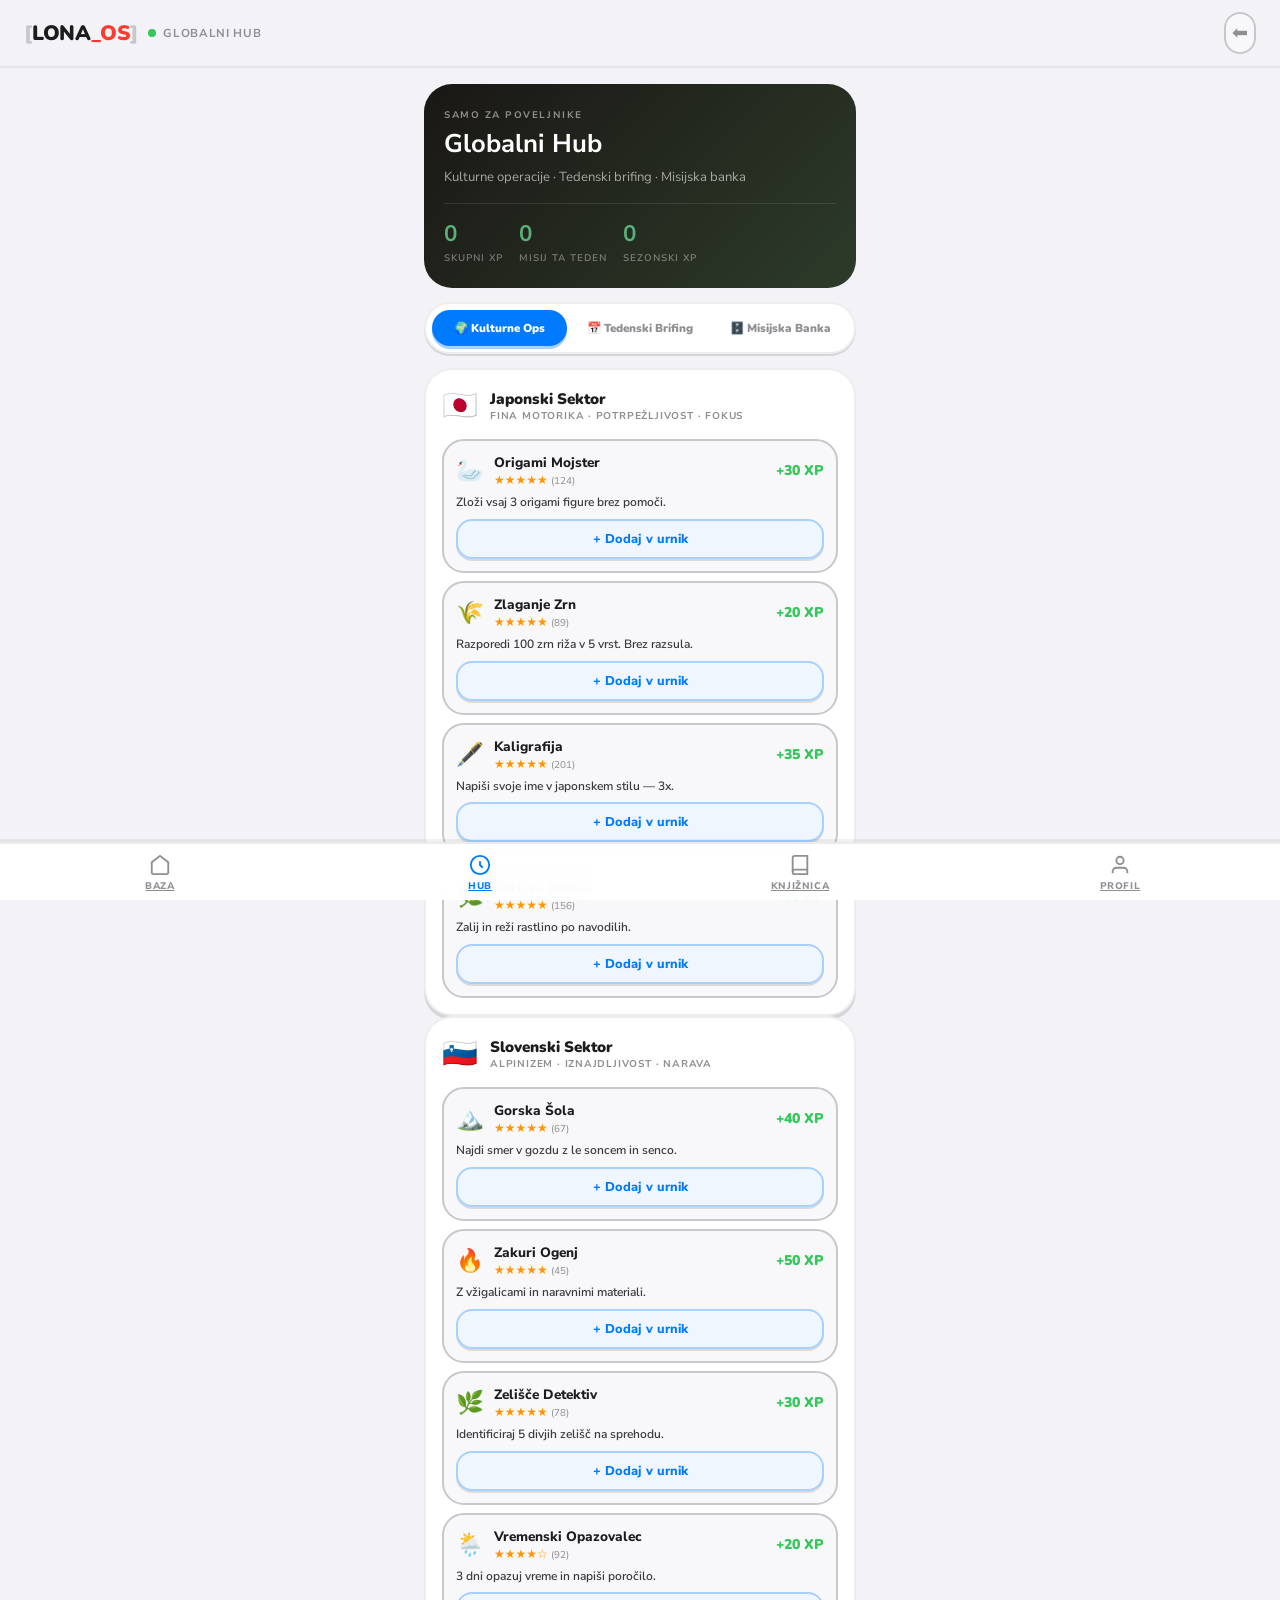
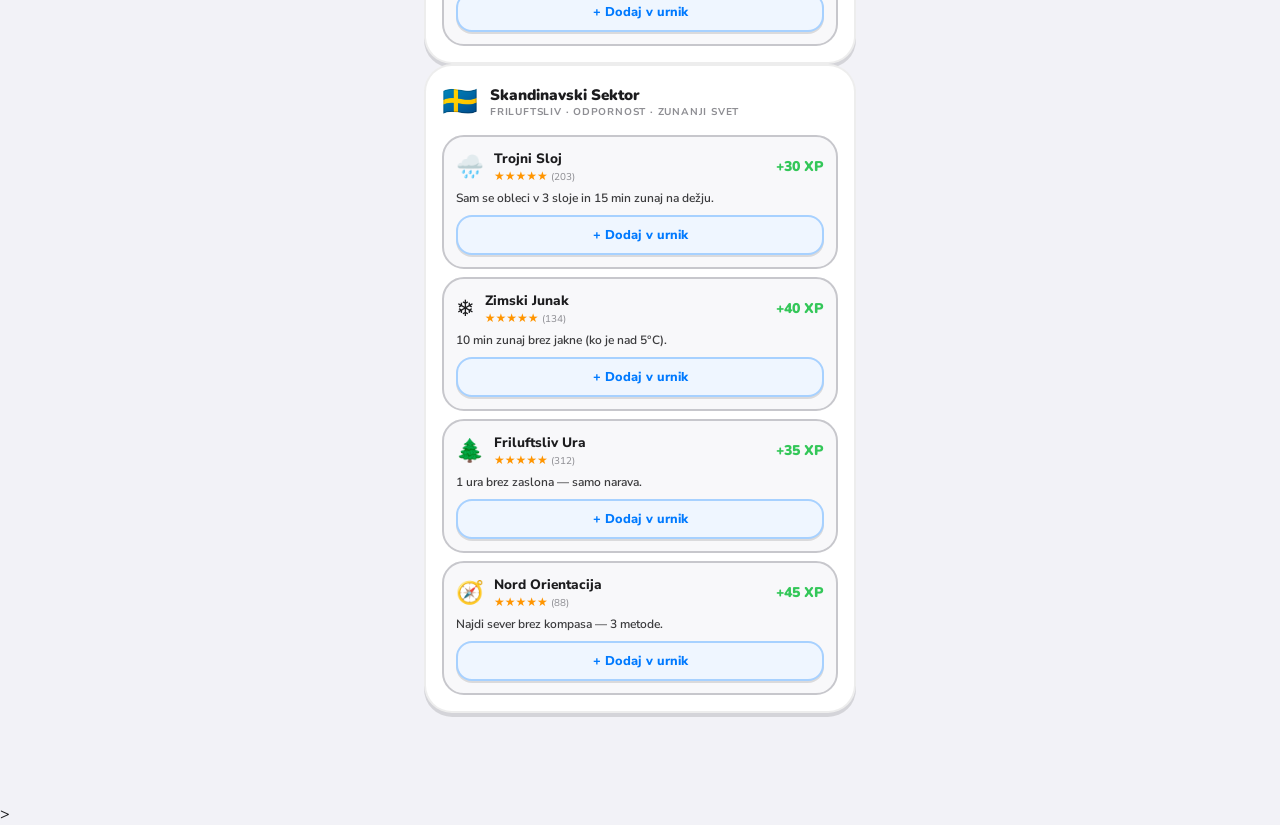
==== commit c15c7d3e: "Add files via upload" ====
--- a/hub.html
+++ b/hub.html
@@ -155,9 +155,9 @@
 
   <!-- Hero -->
   <div class="hub-hero">
-    <p class="hub-hero__eyebrow">Poveljniški štab</p>
+    <p class="hub-hero__eyebrow">Samo za Poveljnike</p>
     <h1 class="hub-hero__title">Globalni Hub</h1>
-    <p class="hub-hero__sub">Tukaj planiraš teden. Lea in Nejc tega ne vidita.</p>
+    <p class="hub-hero__sub">Kulturne operacije · Tedenski brifing · Misijska banka</p>
     <div class="hub-hero__stats">
       <div class="hub-stat">
         <span class="hub-stat__val" id="hub-total-xp">0</span>
@@ -168,34 +168,79 @@
         <span class="hub-stat__lbl">Misij ta teden</span>
       </div>
       <div class="hub-stat">
-        <span class="hub-stat__val" id="hub-days-active">0</span>
-        <span class="hub-stat__lbl">Aktivnih dni</span>
+        <span class="hub-stat__val" id="hub-season-xp">0</span>
+        <span class="hub-stat__lbl">Sezonski XP</span>
       </div>
     </div>
   </div>
 
-  <!-- Tedenska sezona -->
-  <div class="season-teaser">
-    <span class="season-teaser__icon">🏆</span>
-    <div class="season-teaser__info">
-      <p class="season-teaser__title" id="hub-season-label">Sezona 1</p>
-      <p class="season-teaser__sub" id="hub-season-lead">Vodilni: —</p>
-    </div>
+  <!-- Tabs -->
+  <div class="hub-tabs" id="hub-tabs">
+    <button class="hub-tab hub-tab--active" data-tab="cultural">🌍 Kulturne Ops</button>
+    <button class="hub-tab" data-tab="weekly">📅 Tedenski Brifing</button>
+    <button class="hub-tab" data-tab="bank">🗄️ Misijska Banka</button>
   </div>
 
-  <!-- Tedenski urnik -->
-  <div class="weekly-plan">
-    <p class="weekly-plan__title">📅 Tedenski urnik</p>
-    <div id="weekly-schedule"><!-- Generira JS --></div>
-    <button class="briefing-btn" style="margin-top:14px" onclick="lockWeeklyPlan()">
-      🔒 Zakleni urnik za ta teden
-    </button>
+  <!-- TAB: Kulturne Operacije -->
+  <div class="hub-tab-content" id="tab-cultural">
+
+    <div class="cultural-sector">
+      <div class="cultural-sector__header">
+        <span class="cultural-sector__flag">🇯🇵</span>
+        <div>
+          <p class="cultural-sector__name">Japonski Sektor</p>
+          <p class="cultural-sector__sub">Fina motorika · Potrpežljivost · Fokus</p>
+        </div>
+      </div>
+      <div class="cultural-missions" id="sector-japan"></div>
+    </div>
+
+    <div class="cultural-sector">
+      <div class="cultural-sector__header">
+        <span class="cultural-sector__flag">🇸🇮</span>
+        <div>
+          <p class="cultural-sector__name">Slovenski Sektor</p>
+          <p class="cultural-sector__sub">Alpinizem · Iznajdljivost · Narava</p>
+        </div>
+      </div>
+      <div class="cultural-missions" id="sector-slo"></div>
+    </div>
+
+    <div class="cultural-sector">
+      <div class="cultural-sector__header">
+        <span class="cultural-sector__flag">🇸🇪</span>
+        <div>
+          <p class="cultural-sector__name">Skandinavski Sektor</p>
+          <p class="cultural-sector__sub">Friluftsliv · Odpornost · Zunanji svet</p>
+        </div>
+      </div>
+      <div class="cultural-missions" id="sector-scan"></div>
+    </div>
+
   </div>
 
-  <!-- Misija banka -->
-  <div class="mission-bank">
-    <p class="mission-bank__title">🗄️ Banka misij</p>
-    <div class="bank-grid" id="mission-bank"><!-- Generira JS --></div>
+  <!-- TAB: Tedenski Brifing -->
+  <div class="hub-tab-content" id="tab-weekly" style="display:none">
+    <div class="weekly-plan">
+      <p class="weekly-plan__title">📅 Tedenski urnik</p>
+      <div id="weekly-schedule"></div>
+      <button class="briefing-btn" style="margin-top:14px" onclick="lockWeeklyPlan()">
+        🔒 Zakleni urnik za ta teden
+      </button>
+    </div>
+    <div class="mission-bank">
+      <p class="mission-bank__title">🗄️ Dodaj misijo v urnik</p>
+      <div class="bank-grid" id="mission-bank"></div>
+    </div>
+  </div>
+
+  <!-- TAB: Misijska Banka -->
+  <div class="hub-tab-content" id="tab-bank" style="display:none">
+    <div class="hub-bank-info" style="background:#fff;border:2.5px solid rgba(0,0,0,.07);border-radius:22px;padding:18px;box-shadow:0 4px 0 rgba(0,0,0,.08)">
+      <p style="font-family:'Nunito',sans-serif;font-size:1rem;font-weight:900;color:#1C1C1E;margin-bottom:4px">📊 Arhiv misij</p>
+      <p style="font-size:.78rem;font-weight:600;color:#8E8E93;margin-bottom:14px">Vse opravljene misije obeh agentov</p>
+      <div id="hub-mission-log"></div>
+    </div>
   </div>
 
 </main>
@@ -223,174 +268,246 @@
 <script src="config.js"></script>
 <script src="engine/xp.js"></script>
 <script src="engine/season.js"></script>
+<script src="engine/cooldown.js"></script>
 <script>
-const DAYS = ["Ned","Pon","Tor","Sre","Čet","Pet","Sob"];
-const LS_PLAN = "lona_weekly_plan";
-
-function getPlan() {
-  return JSON.parse(localStorage.getItem(LS_PLAN) || "{}");
-}
-function savePlan(plan) {
-  localStorage.setItem(LS_PLAN, JSON.stringify(plan));
-}
-
-function initHub() {
-  // Stats
-  const state  = JSON.parse(localStorage.getItem("lona_xp_state") || "{}");
-  const total  = Object.values(state).reduce((s,v) => s+v, 0);
-  const log    = JSON.parse(localStorage.getItem("lona_mission_log") || "[]");
-  const wk     = _getWeekKey();
-  const wkLog  = log.filter(e => e.week === wk);
-
-  document.getElementById("hub-total-xp").textContent      = total;
-  document.getElementById("hub-missions-done").textContent  = wkLog.length;
-  const days = new Set(wkLog.map(e => e.day)).size;
-  document.getElementById("hub-days-active").textContent    = days;
-
-  // Season
-  const scores = JSON.parse(localStorage.getItem("lona_season") || "{}");
-  const lead   = LONA_CONFIG.agents
-    .map(a => ({ ...a, xp: scores[a.id] ?? 0 }))
-    .sort((a,b) => b.xp - a.xp)[0];
-  if (lead) document.getElementById("hub-season-lead").textContent =
-    `Vodilni: ${lead.avatar} ${lead.name} (${lead.xp} XP)`;
-
-  renderWeeklySchedule();
-  renderMissionBank();
+
+// ── KULTURNE MISIJE ─────────────────────────────────────
+const CULTURAL_MISSIONS = {
+  japan: [
+    { id:"origami",    label:"Origami Mojster",   icon:"🦢", xp:30, desc:"Zloži vsaj 3 origami figure brez pomoči.", stars:4.8, reviews:124 },
+    { id:"zrna",       label:"Zlaganje Zrn",       icon:"🌾", xp:20, desc:"Razporedi 100 zrn riža v 5 vrst. Brez razsula.", stars:4.6, reviews:89  },
+    { id:"calligraphy",label:"Kaligrafija",        icon:"🖋️", xp:35, desc:"Napiši svoje ime v japonskem stilu — 3x.", stars:4.9, reviews:201 },
+    { id:"bonsai",     label:"Skrb za Bonsai",     icon:"🌿", xp:25, desc:"Zalij in reži rastlino po navodilih.", stars:4.7, reviews:156 },
+  ],
+  slo: [
+    { id:"gorska",     label:"Gorska Šola",        icon:"🏔️", xp:40, desc:"Najdi smer v gozdu z le soncem in senco.", stars:4.9, reviews:67  },
+    { id:"ogenj",      label:"Zakuri Ogenj",       icon:"🔥", xp:50, desc:"Z vžigalicami in naravnimi materiali.", stars:4.8, reviews:45  },
+    { id:"zelisce",    label:"Zelišče Detektiv",   icon:"🌿", xp:30, desc:"Identificiraj 5 divjih zelišč na sprehodu.", stars:4.5, reviews:78  },
+    { id:"vreme",      label:"Vremenski Opazovalec",icon:"🌦️",xp:20, desc:"3 dni opazuj vreme in napiši poročilo.", stars:4.3, reviews:92  },
+  ],
+  scan: [
+    { id:"dez",        label:"Trojni Sloj",        icon:"🌧️", xp:30, desc:"Sam se obleci v 3 sloje in 15 min zunaj na dežju.", stars:4.7, reviews:203 },
+    { id:"mraz",       label:"Zimski Junak",       icon:"❄️", xp:40, desc:"10 min zunaj brez jakne (ko je nad 5°C).", stars:4.5, reviews:134 },
+    { id:"narava",     label:"Friluftsliv Ura",    icon:"🌲", xp:35, desc:"1 ura brez zaslona — samo narava.", stars:4.9, reviews:312 },
+    { id:"orientacija",label:"Nord Orientacija",   icon:"🧭", xp:45, desc:"Najdi sever brez kompasa — 3 metode.", stars:4.8, reviews:88  },
+  ],
+};
+
+function renderStars(n) {
+  return '★'.repeat(Math.round(n)) + '☆'.repeat(5-Math.round(n));
+}
+
+function renderCulturalMissions() {
+  const sectors = {
+    japan: document.getElementById("sector-japan"),
+    slo:   document.getElementById("sector-slo"),
+    scan:  document.getElementById("sector-scan"),
+  };
+
+  Object.entries(CULTURAL_MISSIONS).forEach(([key, missions]) => {
+    const el = sectors[key];
+    if (!el) return;
+    el.innerHTML = missions.map(m => `
+      <div class="cultural-mission-card">
+        <div class="cmc-top">
+          <span class="cmc-icon">${m.icon}</span>
+          <div class="cmc-info">
+            <p class="cmc-name">${m.label}</p>
+            <p class="cmc-stars" style="color:#FF9500">${renderStars(m.stars)} <span style="color:#8E8E93;font-size:.62rem">(${m.reviews})</span></p>
+          </div>
+          <span class="cmc-xp">+${m.xp} XP</span>
+        </div>
+        <p class="cmc-desc">${m.desc}</p>
+        <button class="cmc-add-btn" onclick="addCulturalMission('${key}','${m.id}')">
+          + Dodaj v urnik
+        </button>
+      </div>
+    `).join("");
+  });
+}
+
+function addCulturalMission(sector, missionId) {
+  const m = CULTURAL_MISSIONS[sector]?.find(x => x.id === missionId);
+  if (!m) return;
+
+  // Dodaj v weekly plan za danes
+  const plan  = JSON.parse(localStorage.getItem("lona_weekly_plan") || "{}");
+  const today = new Date().getDay();
+  if (!plan[today]) plan[today] = [];
+
+  const customKey = "cultural_" + sector + "_" + missionId;
+  if (!plan[today].includes(customKey)) plan[today].push(customKey);
+  localStorage.setItem("lona_weekly_plan", JSON.stringify(plan));
+
+  // Shrani kulturno misijo v custom missions
+  const customs = JSON.parse(localStorage.getItem("lona_custom_missions") || "{}");
+  customs[customKey] = { ...m, id: customKey, isCultural: true, sector };
+  localStorage.setItem("lona_custom_missions", JSON.stringify(customs));
+
+  // Feedback
+  const btn = event.target;
+  btn.textContent = "✓ Dodano!";
+  btn.style.background = "#34C759";
+  btn.style.color = "#fff";
+  setTimeout(() => {
+    btn.textContent = "+ Dodaj v urnik";
+    btn.style.background = "";
+    btn.style.color = "";
+  }, 2000);
+}
+
+// ── TABS ────────────────────────────────────────────────
+document.querySelectorAll(".hub-tab").forEach(tab => {
+  tab.addEventListener("click", () => {
+    document.querySelectorAll(".hub-tab").forEach(t => t.classList.remove("hub-tab--active"));
+    document.querySelectorAll(".hub-tab-content").forEach(c => c.style.display = "none");
+    tab.classList.add("hub-tab--active");
+    document.getElementById("tab-" + tab.dataset.tab).style.display = "block";
+  });
+});
+
+// ── WEEKLY SCHEDULE ────────────────────────────────────
+const DAYS_FULL = ["Nedelja","Ponedeljek","Torek","Sreda","Četrtek","Petek","Sobota"];
+const DAYS_SHORT = ["Ned","Pon","Tor","Sre","Čet","Pet","Sob"];
+
+function getMissionLabel(id) {
+  const custom = JSON.parse(localStorage.getItem("lona_custom_missions") || "{}");
+  if (custom[id]) return custom[id].icon + " " + custom[id].label;
+  const m = LONA_CONFIG.missions[id];
+  return m?.label || id;
 }
 
 function renderWeeklySchedule() {
   const el   = document.getElementById("weekly-schedule");
-  const plan = getPlan();
+  if (!el) return;
+  const plan  = JSON.parse(localStorage.getItem("lona_weekly_plan") || "{}");
   const today = new Date().getDay();
-  const days  = [1,2,3,4,5,6,0]; // Pon-Ned
+  const days  = [1,2,3,4,5,6,0];
 
   el.innerHTML = days.map(d => {
-    const name     = DAYS[d];
     const missions = plan[d] || [];
     const isToday  = d === today;
-
-    const chips = missions.map(mId => {
-      const m = LONA_CONFIG.missions[mId];
-      return `<span class="day-mission-chip"
-        onclick="removeMissionFromDay(${d},'${mId}')">${m?.label || mId} ×</span>`;
-    }).join("");
-
+    const chips = missions.map(mId =>
+      `<span class="day-mission-chip" onclick="removeMissionFromDay(${d},'${mId}')">${getMissionLabel(mId)} ×</span>`
+    ).join("");
     return `<div class="day-row">
-      <span class="day-row__name ${isToday ? 'day-row__name--today' : ''}">${name}${isToday ? ' ·' : ''}</span>
+      <span class="day-row__name ${isToday ? 'day-row__name--today' : ''}">${DAYS_SHORT[d]}</span>
       <div class="day-row__missions">${chips}</div>
-      <span class="day-row__add" onclick="showAddMission(${d})">+ dodaj</span>
+      <span class="day-row__add" onclick="showAddMission(${d})">+</span>
     </div>`;
   }).join("");
 }
 
-function renderMissionBank() {
-  const el = document.getElementById("mission-bank");
-  const missions = Object.values(LONA_CONFIG.missions).filter(m => !m.isHidden);
-
-  el.innerHTML = missions.map(m => `
-    <div class="bank-item" onclick="showAddMission(null, '${m.id}')">
-      <span class="bank-item__icon">${getMissionEmoji(m.id)}</span>
-      <div class="bank-item__info">
-        <p class="bank-item__name">${m.label}</p>
-        <p class="bank-item__xp">+${m.baseXp} XP${m.cooldownHrs ? ' · 72h cooldown' : ''}</p>
-      </div>
-      <span class="bank-item__add">+</span>
-    </div>
-  `).join("");
-}
-
-function getMissionEmoji(id) {
-  const map = {
-    sesanje: "🌬️", posoda: "🍽️", perilo: "🧺",
-    wc: "🚽", kuhanje: "🍳", izvidnik: "👁️",
-    skupna: "🤝", skrivna_wc: "🎲"
-  };
-  return map[id] || "📋";
-}
-
-function showAddMission(day, missionId) {
+function showAddMission(day) {
   const missions = Object.values(LONA_CONFIG.missions).filter(m => !m.isHidden);
   const d = document.createElement("div");
   d.className = "joker-dialog";
-
-  if (missionId && day === null) {
-    // Izberi dan
-    const DAYS_FULL = ["Nedelja","Ponedeljek","Torek","Sreda","Četrtek","Petek","Sobota"];
-    const dayBtns = [1,2,3,4,5,6,0].map(i =>
-      `<button class="funnel-btn" onclick="addMissionToDay(${i},'${missionId}');this.closest('.joker-dialog').remove()">
-        ${DAYS_FULL[i]}
-      </button>`
-    ).join("");
-    const m = LONA_CONFIG.missions[missionId];
-    d.innerHTML = `<div class="joker-dialog__box">
-      <div class="joker-dialog__icon">${getMissionEmoji(missionId)}</div>
-      <p class="joker-dialog__title">${m?.label}</p>
-      <p class="joker-dialog__body">Kateri dan?</p>
-      <div class="funnel-grid">${dayBtns}</div>
-      <button class="joker-dialog__cancel" style="margin-top:8px;width:100%" onclick="this.closest('.joker-dialog').remove()">Prekliči</button>
-    </div>`;
-  } else {
-    // Izberi misijo za ta dan
-    const DAYS_FULL = ["Nedelja","Ponedeljek","Torek","Sreda","Četrtek","Petek","Sobota"];
-    const mBtns = missions.map(m =>
-      `<button class="funnel-btn" onclick="addMissionToDay(${day},'${m.id}');this.closest('.joker-dialog').remove()">
-        ${getMissionEmoji(m.id)} ${m.label} (+${m.baseXp} XP)
-      </button>`
-    ).join("");
-    d.innerHTML = `<div class="joker-dialog__box">
-      <p class="joker-dialog__title">Dodaj misijo — ${DAYS_FULL[day]}</p>
-      <div class="funnel-grid" style="max-height:300px;overflow-y:auto">${mBtns}</div>
-      <button class="joker-dialog__cancel" style="margin-top:8px;width:100%" onclick="this.closest('.joker-dialog').remove()">Prekliči</button>
-    </div>`;
-  }
+  const mBtns = missions.map(m =>
+    `<button class="funnel-btn" onclick="addMissionToDay(${day},'${m.id}');this.closest('.joker-dialog').remove()">
+      ${m.label} (+${m.baseXp} XP)
+    </button>`
+  ).join("");
+  d.innerHTML = `<div class="joker-dialog__box">
+    <p class="joker-dialog__title">Dodaj — ${DAYS_FULL[day]}</p>
+    <div class="funnel-grid" style="max-height:300px;overflow-y:auto">${mBtns}</div>
+    <button class="joker-dialog__cancel" style="margin-top:8px;width:100%" onclick="this.closest('.joker-dialog').remove()">Prekliči</button>
+  </div>`;
   document.body.appendChild(d);
 }
 
 function addMissionToDay(day, missionId) {
-  const plan = getPlan();
+  const plan = JSON.parse(localStorage.getItem("lona_weekly_plan") || "{}");
   if (!plan[day]) plan[day] = [];
   if (!plan[day].includes(missionId)) plan[day].push(missionId);
-  savePlan(plan);
+  localStorage.setItem("lona_weekly_plan", JSON.stringify(plan));
   renderWeeklySchedule();
 }
 
 function removeMissionFromDay(day, missionId) {
-  const plan = getPlan();
+  const plan = JSON.parse(localStorage.getItem("lona_weekly_plan") || "{}");
   if (!plan[day]) return;
   plan[day] = plan[day].filter(m => m !== missionId);
-  savePlan(plan);
+  localStorage.setItem("lona_weekly_plan", JSON.stringify(plan));
   renderWeeklySchedule();
 }
 
 function lockWeeklyPlan() {
-  const plan = getPlan();
+  const plan  = JSON.parse(localStorage.getItem("lona_weekly_plan") || "{}");
   const total = Object.values(plan).flat().length;
-  if (total === 0) {
-    alert("Dodaj vsaj eno misijo preden zakleneš urnik.");
-    return;
-  }
+  if (total === 0) { alert("Dodaj vsaj eno misijo!"); return; }
   localStorage.setItem("lona_weekly_locked", "1");
-  const d = document.createElement("div");
-  d.className = "joker-dialog";
-  d.innerHTML = `<div class="joker-dialog__box">
-    <div class="joker-dialog__icon">🔒</div>
-    <p class="joker-dialog__title">Urnik zaklenjen!</p>
-    <p class="joker-dialog__body">${total} misij načrtovanih za ta teden.</p>
-    <button class="joker-dialog__confirm" style="width:100%" onclick="this.closest('.joker-dialog').remove();location.href='index.html'">Pojdi na bazo →</button>
-  </div>`;
-  document.body.appendChild(d);
-}
-
-// Prikaže danes načrtovane misije na dashboardu (kliče engine.js)
-function getTodayMissions() {
-  const plan  = getPlan();
-  const today = new Date().getDay();
-  return plan[today] || [];
-}
-
-document.addEventListener("DOMContentLoaded", initHub);
-</script>
+  alert("✓ Urnik zaklenjen! " + total + " misij za ta teden.");
+}
+
+function renderMissionBank() {
+  const el = document.getElementById("mission-bank");
+  if (!el) return;
+  const icons = {sesanje:"🌬️",posoda:"🍽️",perilo:"🧺",wc:"🚽",kuhanje:"🍳",izvidnik:"👁️",skupna:"🤝",skrivna_wc:"🎲"};
+  el.innerHTML = Object.values(LONA_CONFIG.missions).filter(m => !m.isHidden).map(m => `
+    <div class="bank-item" onclick="showAddMission(new Date().getDay())">
+      <span class="bank-item__icon">${icons[m.id]||"📋"}</span>
+      <div class="bank-item__info">
+        <p class="bank-item__name">${m.label}</p>
+        <p class="bank-item__xp">+${m.baseXp} XP</p>
+      </div>
+      <span class="bank-item__add">+</span>
+    </div>
+  `).join("");
+}
+
+// ── MISSION LOG ────────────────────────────────────────
+function renderMissionLog() {
+  const el  = document.getElementById("hub-mission-log");
+  if (!el) return;
+  const log = JSON.parse(localStorage.getItem("lona_mission_log") || "[]").reverse().slice(0, 30);
+  if (!log.length) { el.innerHTML = '<p style="color:#8E8E93;font-size:.82rem;text-align:center;padding:16px">Še ni opravljenih misij.</p>'; return; }
+  el.innerHTML = log.map(e => {
+    const agent = LONA_CONFIG.agents.find(a => a.id === e.agentId);
+    const date  = new Date(e.date).toLocaleDateString("sl-SI", {month:"short",day:"numeric",hour:"2-digit",minute:"2-digit"});
+    return `<div style="display:flex;align-items:center;gap:10px;padding:10px 0;border-bottom:1px solid #F2F2F7">
+      <span style="font-size:1.1rem">${agent?.avatar||"?"}</span>
+      <div style="flex:1">
+        <p style="font-size:.8rem;font-weight:800;color:#1C1C1E">${e.missionId}</p>
+        <p style="font-size:.65rem;color:#8E8E93">${date}</p>
+      </div>
+      <span style="font-family:'Nunito',sans-serif;font-size:.88rem;font-weight:900;color:${e.compromised?'#FF3B30':'#34C759'}">+${e.xp} XP</span>
+    </div>`;
+  }).join("");
+}
+
+// ── STATS ───────────────────────────────────────────────
+function initHubStats() {
+  const state = JSON.parse(localStorage.getItem("lona_xp_state") || "{}");
+  const total = Object.values(state).reduce((s,v) => s+v, 0);
+  const log   = JSON.parse(localStorage.getItem("lona_mission_log") || "[]");
+
+  const now  = new Date();
+  const jan1 = new Date(now.getFullYear(),0,1);
+  const wk   = Math.ceil(((now-jan1)/86400000+jan1.getDay()+1)/7);
+  const key  = now.getFullYear()+"-W"+wk;
+  const wkLog = log.filter(e => e.week === key);
+
+  const seasonXp = LONA_CONFIG.agents.reduce((s,a) => {
+    const sState = JSON.parse(localStorage.getItem("lona_season_xp")||"{}");
+    return s + (sState[a.id]||0);
+  }, 0);
+
+  const el1 = document.getElementById("hub-total-xp");
+  const el2 = document.getElementById("hub-missions-done");
+  const el3 = document.getElementById("hub-season-xp");
+  if (el1) el1.textContent = total;
+  if (el2) el2.textContent = wkLog.length;
+  if (el3) el3.textContent = seasonXp;
+}
+
+document.addEventListener("DOMContentLoaded", () => {
+  initHubStats();
+  renderCulturalMissions();
+  renderWeeklySchedule();
+  renderMissionBank();
+  renderMissionLog();
+});
+</script>>
 
 <script>
   if ('serviceWorker' in navigator) {
--- a/style.css
+++ b/style.css
@@ -683,3 +683,265 @@
 @keyframes fadeInUp { from{opacity:0;transform:translateY(8px)} to{opacity:1;transform:translateY(0)} }
 
 @media(min-width:600px) { :root { --px: 24px; } }
+
+/* ── BANKA LONA ────────────────────────────────────────────── */
+.bank-header { display:flex; align-items:center; gap:12px; margin-bottom:14px; }
+.bank-icon   { font-size:1.8rem; }
+.bank-title  { font-family:var(--font-display); font-size:1rem; font-weight:900; color:var(--ink-1); }
+.bank-sub    { font-size:.62rem; font-weight:700; letter-spacing:.08em; text-transform:uppercase; color:var(--ink-3); }
+.bank-deposits { display:flex; flex-direction:column; gap:8px; margin-bottom:14px; }
+.bank-deposit-row {
+  display:flex; align-items:center; gap:10px;
+  padding:12px 14px; border-radius:var(--r-lg);
+  background:var(--yellow-bg); border:2.5px solid rgba(255,214,10,.4);
+  box-shadow:0 3px 0 rgba(255,214,10,.2);
+}
+.bank-deposit__icon { font-size:1.2rem; flex-shrink:0; }
+.bank-deposit-form { }
+
+/* ── GLOBALNI HUB ──────────────────────────────────────────── */
+.hub-tabs {
+  display: flex; gap: 6px;
+  background: var(--bg-card);
+  padding: 6px; border-radius: var(--r-xl);
+  border: 2.5px solid rgba(0,0,0,.07);
+  box-shadow: var(--shadow-sm);
+}
+.hub-tab {
+  flex: 1; padding: 10px 6px; border-radius: var(--r-lg);
+  font-family: var(--font-display); font-size: .72rem; font-weight: 900;
+  color: var(--ink-3); transition: all var(--t); text-align: center;
+}
+.hub-tab--active {
+  background: var(--blue); color: white;
+  box-shadow: 0 3px 0 rgba(0,122,255,.35);
+}
+.hub-tab:not(.hub-tab--active):hover { background: var(--bg-subtle); color: var(--ink-1); }
+
+/* Kulturne misije */
+.cultural-sector {
+  background: var(--bg-card); border: 2.5px solid rgba(0,0,0,.07);
+  border-radius: var(--r-xl); padding: 16px;
+  box-shadow: var(--shadow-md);
+}
+.cultural-sector__header {
+  display: flex; align-items: center; gap: 12px; margin-bottom: 14px;
+}
+.cultural-sector__flag { font-size: 1.8rem; }
+.cultural-sector__name {
+  font-family: var(--font-display); font-size: .95rem; font-weight: 900; color: var(--ink-1);
+}
+.cultural-sector__sub {
+  font-size: .62rem; font-weight: 700; letter-spacing: .08em;
+  text-transform: uppercase; color: var(--ink-3);
+}
+.cultural-missions { display: flex; flex-direction: column; gap: 8px; }
+.cultural-mission-card {
+  background: var(--bg-subtle); border: 2px solid var(--ink-4);
+  border-radius: var(--r-lg); padding: 12px;
+  transition: all var(--t);
+}
+.cultural-mission-card:hover { border-color: var(--blue); background: var(--blue-bg); }
+.cmc-top { display: flex; align-items: center; gap: 10px; margin-bottom: 6px; }
+.cmc-icon { font-size: 1.4rem; flex-shrink: 0; }
+.cmc-info { flex: 1; }
+.cmc-name { font-size: .85rem; font-weight: 800; color: var(--ink-1); }
+.cmc-stars { font-size: .75rem; }
+.cmc-xp { font-family: var(--font-display); font-size: .88rem; font-weight: 900; color: var(--green); white-space: nowrap; }
+.cmc-desc { font-size: .75rem; font-weight: 600; color: var(--ink-2); margin-bottom: 8px; line-height: 1.4; }
+.cmc-add-btn {
+  width: 100%; padding: 9px; border-radius: var(--r-md);
+  background: var(--blue-bg); border: 2px solid rgba(0,122,255,.3);
+  color: var(--blue); font-size: .8rem; font-weight: 800;
+  font-family: var(--font-body); transition: all var(--t);
+  box-shadow: var(--shadow-sm);
+}
+.cmc-add-btn:hover { background: var(--blue); color: white; box-shadow: 0 3px 0 rgba(0,122,255,.35); }
+
+/* Weekly plan */
+.weekly-plan { background: var(--bg-card); border: 2.5px solid rgba(0,0,0,.07); border-radius: var(--r-xl); padding: 18px; box-shadow: var(--shadow-md); }
+.weekly-plan__title { font-family: var(--font-display); font-size:1rem; font-weight:900; color:var(--ink-1); margin-bottom:14px; }
+.day-row { display:flex; align-items:center; gap:8px; padding:8px 0; border-bottom:1px solid var(--bg-subtle); }
+.day-row:last-child { border-bottom:none; }
+.day-row__name { font-size:.7rem; font-weight:900; color:var(--ink-3); width:28px; flex-shrink:0; text-transform:uppercase; }
+.day-row__name--today { color:var(--green); }
+.day-row__missions { display:flex; gap:4px; flex:1; flex-wrap:wrap; }
+.day-mission-chip { font-size:.65rem; font-weight:800; padding:3px 8px; border-radius:var(--r-pill); cursor:pointer; background:var(--green-bg); color:var(--green); border:2px solid rgba(52,199,89,.2); transition:all var(--t); }
+.day-mission-chip:hover { background:var(--red-bg); color:var(--red); border-color:rgba(255,59,48,.2); }
+.day-row__add { font-size:.75rem; font-weight:900; color:var(--ink-4); cursor:pointer; padding:3px 8px; border-radius:var(--r-pill); border:2px dashed var(--ink-4); transition:all var(--t); white-space:nowrap; }
+.day-row__add:hover { border-color:var(--green); color:var(--green); }
+.briefing-btn { display:flex; align-items:center; justify-content:center; gap:10px; padding:14px; border-radius:var(--r-lg); background:var(--ink-1); color:white; font-family:var(--font-display); font-size:1rem; font-weight:900; border:none; cursor:pointer; transition:all var(--t); width:100%; box-shadow:0 4px 0 rgba(0,0,0,.2); }
+.briefing-btn:hover { transform:translateY(-2px); box-shadow:0 6px 0 rgba(0,0,0,.2); }
+.briefing-btn:active { transform:translateY(2px); box-shadow:none; }
+.mission-bank { background:var(--bg-card); border:2.5px solid rgba(0,0,0,.07); border-radius:var(--r-xl); padding:18px; box-shadow:var(--shadow-md); }
+.mission-bank__title { font-family:var(--font-display); font-size:1rem; font-weight:900; color:var(--ink-1); margin-bottom:14px; }
+.bank-grid { display:flex; flex-direction:column; gap:6px; }
+.bank-item { display:flex; align-items:center; gap:12px; padding:10px 12px; border-radius:var(--r-md); border:2px solid var(--ink-4); cursor:pointer; transition:all var(--t); background:var(--bg-subtle); box-shadow:var(--shadow-sm); }
+.bank-item:hover { background:var(--green-bg); border-color:var(--green); transform:translateY(-1px); }
+.bank-item__icon { font-size:1.1rem; flex-shrink:0; }
+.bank-item__info { flex:1; }
+.bank-item__name { font-size:.82rem; font-weight:800; color:var(--ink-1); }
+.bank-item__xp   { font-size:.65rem; font-weight:700; color:var(--green); }
+.bank-item__add  { font-size:.85rem; font-weight:900; color:var(--ink-4); width:24px; height:24px; border-radius:50%; border:2px solid var(--ink-4); display:flex; align-items:center; justify-content:center; transition:all var(--t); }
+.bank-item:hover .bank-item__add { border-color:var(--green); color:var(--green); }
+
+/* ── GIBALNI ATRIBUTI ──────────────────────────────────────── */
+.attr-row {
+  display: flex; align-items: center; gap: 12px;
+  padding: 10px 0; border-bottom: 1px solid #F2F2F7;
+}
+.attr-row:last-child { border-bottom: none; }
+.attr-row__left  { display: flex; align-items: center; gap: 10px; width: 140px; flex-shrink: 0; }
+.attr-row__icon  { font-size: 1.3rem; flex-shrink: 0; }
+.attr-row__label { font-size: .78rem; font-weight: 800; color: #1C1C1E; }
+.attr-row__title { font-size: .62rem; font-weight: 700; }
+.attr-row__right { flex: 1; display: flex; align-items: center; gap: 8px; }
+.attr-bar {
+  flex: 1; height: 10px; background: #F2F2F7;
+  border-radius: 20px; overflow: hidden; border: 2px solid #C7C7CC;
+}
+.attr-bar__fill { height: 100%; border-radius: 20px; transition: width .8s ease; }
+.attr-row__bonus { font-size: .65rem; font-weight: 800; color: #8E8E93; white-space: nowrap; min-width: 44px; text-align: right; }
+
+/* Mini attrs v commander panelu */
+.cmd-attrs { margin-bottom: 4px; }
+.attrs-mini-grid { display: flex; gap: 8px; align-items: flex-end; height: 48px; }
+.attr-mini { display: flex; flex-direction: column; align-items: center; gap: 3px; flex: 1; }
+.attr-mini__bar { width: 100%; border-radius: 4px 4px 0 0; min-height: 8px; transition: height .6s ease; }
+.attr-mini__icon { font-size: .75rem; line-height: 1; }
+
+/* ══════════════════════════════════════════════════════════
+   JUICE ANIMACIJE v2 — Game Feel Package
+   ══════════════════════════════════════════════════════════ */
+
+/* ── 1. STAGGERED PAGE LOAD ────────────────────────────────── */
+@keyframes section-in {
+  from { opacity: 0; transform: translateY(24px) scale(.97); }
+  to   { opacity: 1; transform: translateY(0) scale(1); }
+}
+.main-scroll > * {
+  animation: section-in .4s cubic-bezier(.17,.67,.35,1.1) both;
+}
+.main-scroll > *:nth-child(1) { animation-delay: .05s; }
+.main-scroll > *:nth-child(2) { animation-delay: .12s; }
+.main-scroll > *:nth-child(3) { animation-delay: .19s; }
+.main-scroll > *:nth-child(4) { animation-delay: .26s; }
+.main-scroll > *:nth-child(5) { animation-delay: .33s; }
+.main-scroll > *:nth-child(6) { animation-delay: .40s; }
+.main-scroll > *:nth-child(7) { animation-delay: .47s; }
+.main-scroll > *:nth-child(8) { animation-delay: .54s; }
+
+/* ── 2. MISSION BTN BOUNCE (Mario squish) ──────────────────── */
+.mission-btn--available:hover,
+.mission-btn--special:hover,
+.mission-btn--mastery:hover {
+  transform: translateY(-4px) scaleX(1.04) scaleY(.96) !important;
+}
+.mission-btn--available:active,
+.mission-btn--special:active,
+.mission-btn--mastery:active {
+  transform: translateY(3px) scaleX(.96) scaleY(1.04) !important;
+  box-shadow: none !important;
+}
+@keyframes btn-pop {
+  0%   { transform: scale(1); }
+  30%  { transform: scaleX(1.12) scaleY(.88); }
+  60%  { transform: scaleX(.94) scaleY(1.06); }
+  80%  { transform: scaleX(1.03) scaleY(.97); }
+  100% { transform: scale(1); }
+}
+.mission-btn--pop { animation: btn-pop .35s cubic-bezier(.17,.67,.35,1.3); }
+
+/* ── 3. XP BAR FILL ANIMACIJA ──────────────────────────────── */
+@keyframes xp-bar-bounce {
+  0%   { transform: scaleX(1); }
+  50%  { transform: scaleX(1.02); }
+  75%  { transform: scaleX(.99); }
+  100% { transform: scaleX(1); }
+}
+.xp-bar-animate {
+  animation: xp-bar-bounce .5s ease .3s;
+  transform-origin: left center;
+}
+
+/* ── 4. JOKER KARTA ČEZ ZASLON ─────────────────────────────── */
+.joker-fly {
+  position: fixed; z-index: 9800;
+  font-size: 5rem; line-height: 1;
+  pointer-events: none;
+  animation: joker-fly-anim .7s cubic-bezier(.2,.8,.3,1.2) forwards;
+}
+@keyframes joker-fly-anim {
+  0%   { bottom: -80px; left: 50%; transform: translateX(-50%) rotate(-20deg) scale(.5); opacity: 1; }
+  50%  { transform: translateX(-50%) rotate(15deg) scale(1.3); }
+  80%  { transform: translateX(-50%) rotate(-5deg) scale(1.1); opacity: 1; }
+  100% { bottom: 60%; transform: translateX(-50%) rotate(0deg) scale(1); opacity: 0; }
+}
+
+/* ── 5. LOGIN AGENT KARTE ──────────────────────────────────── */
+@keyframes card-drop {
+  0%   { opacity: 0; transform: translateY(-30px) rotate(-3deg); }
+  60%  { transform: translateY(6px) rotate(1deg); opacity: 1; }
+  80%  { transform: translateY(-3px) rotate(-.5deg); }
+  100% { transform: translateY(0) rotate(0deg); opacity: 1; }
+}
+.agent-card:nth-child(1) { animation: card-drop .5s cubic-bezier(.17,.67,.35,1.2) .1s both; }
+.agent-card:nth-child(3) { animation: card-drop .5s cubic-bezier(.17,.67,.35,1.2) .2s both; }
+
+/* ── 6. RANK UP SCREEN FLASH ───────────────────────────────── */
+.screen-flash {
+  position: fixed; inset: 0; z-index: 9400;
+  pointer-events: none;
+  animation: screen-flash-anim .5s ease forwards;
+}
+@keyframes screen-flash-anim {
+  0%   { background: rgba(255,214,10,0); }
+  20%  { background: rgba(255,214,10,.6); }
+  100% { background: rgba(255,214,10,0); }
+}
+@keyframes rankup-shake {
+  0%,100% { transform: translateX(0); }
+  20%     { transform: translateX(-8px) rotate(-1deg); }
+  40%     { transform: translateX(8px) rotate(1deg); }
+  60%     { transform: translateX(-5px); }
+  80%     { transform: translateX(5px); }
+}
+.rankup-modal__box { animation: dialog-in .3s cubic-bezier(.17,.67,.35,1.3), rankup-shake .4s ease .3s; }
+
+/* ── 7. COOLDOWN TICK ──────────────────────────────────────── */
+@keyframes tick-pulse {
+  0%,100% { opacity: 1; }
+  50%     { opacity: .4; }
+}
+.mission-btn__cooldown { animation: tick-pulse 1s ease-in-out infinite; }
+
+/* ── 8. MISSION COMPLETE DIM ───────────────────────────────── */
+.mission-dim {
+  position: fixed; inset: 0; z-index: 7500;
+  background: rgba(28,28,46,.5);
+  backdrop-filter: blur(2px);
+  pointer-events: none;
+  animation: fadeIn .2s ease forwards;
+}
+
+/* ── 9. TREASURE PARTICLES ─────────────────────────────────── */
+.treasure-particle {
+  position: fixed; z-index: 9200;
+  font-size: 1.2rem; pointer-events: none;
+  animation: particle-burst linear forwards;
+}
+@keyframes particle-burst {
+  0%   { opacity: 1; transform: translate(0,0) scale(1) rotate(0deg); }
+  100% { opacity: 0; transform: var(--tx) scale(0) rotate(var(--rot)); }
+}
+
+/* ── 10. GATEKEEPER CHECKBOX BOUNCE ────────────────────────── */
+@keyframes check-bounce {
+  0%   { transform: scale(0) rotate(-10deg); }
+  50%  { transform: scale(1.3) rotate(5deg); }
+  75%  { transform: scale(.9) rotate(-2deg); }
+  100% { transform: scale(1) rotate(0deg); }
+}
+.checklist__cb:checked ~ .checklist__box {
+  animation: check-bounce .35s cubic-bezier(.17,.67,.35,1.4);
+}
